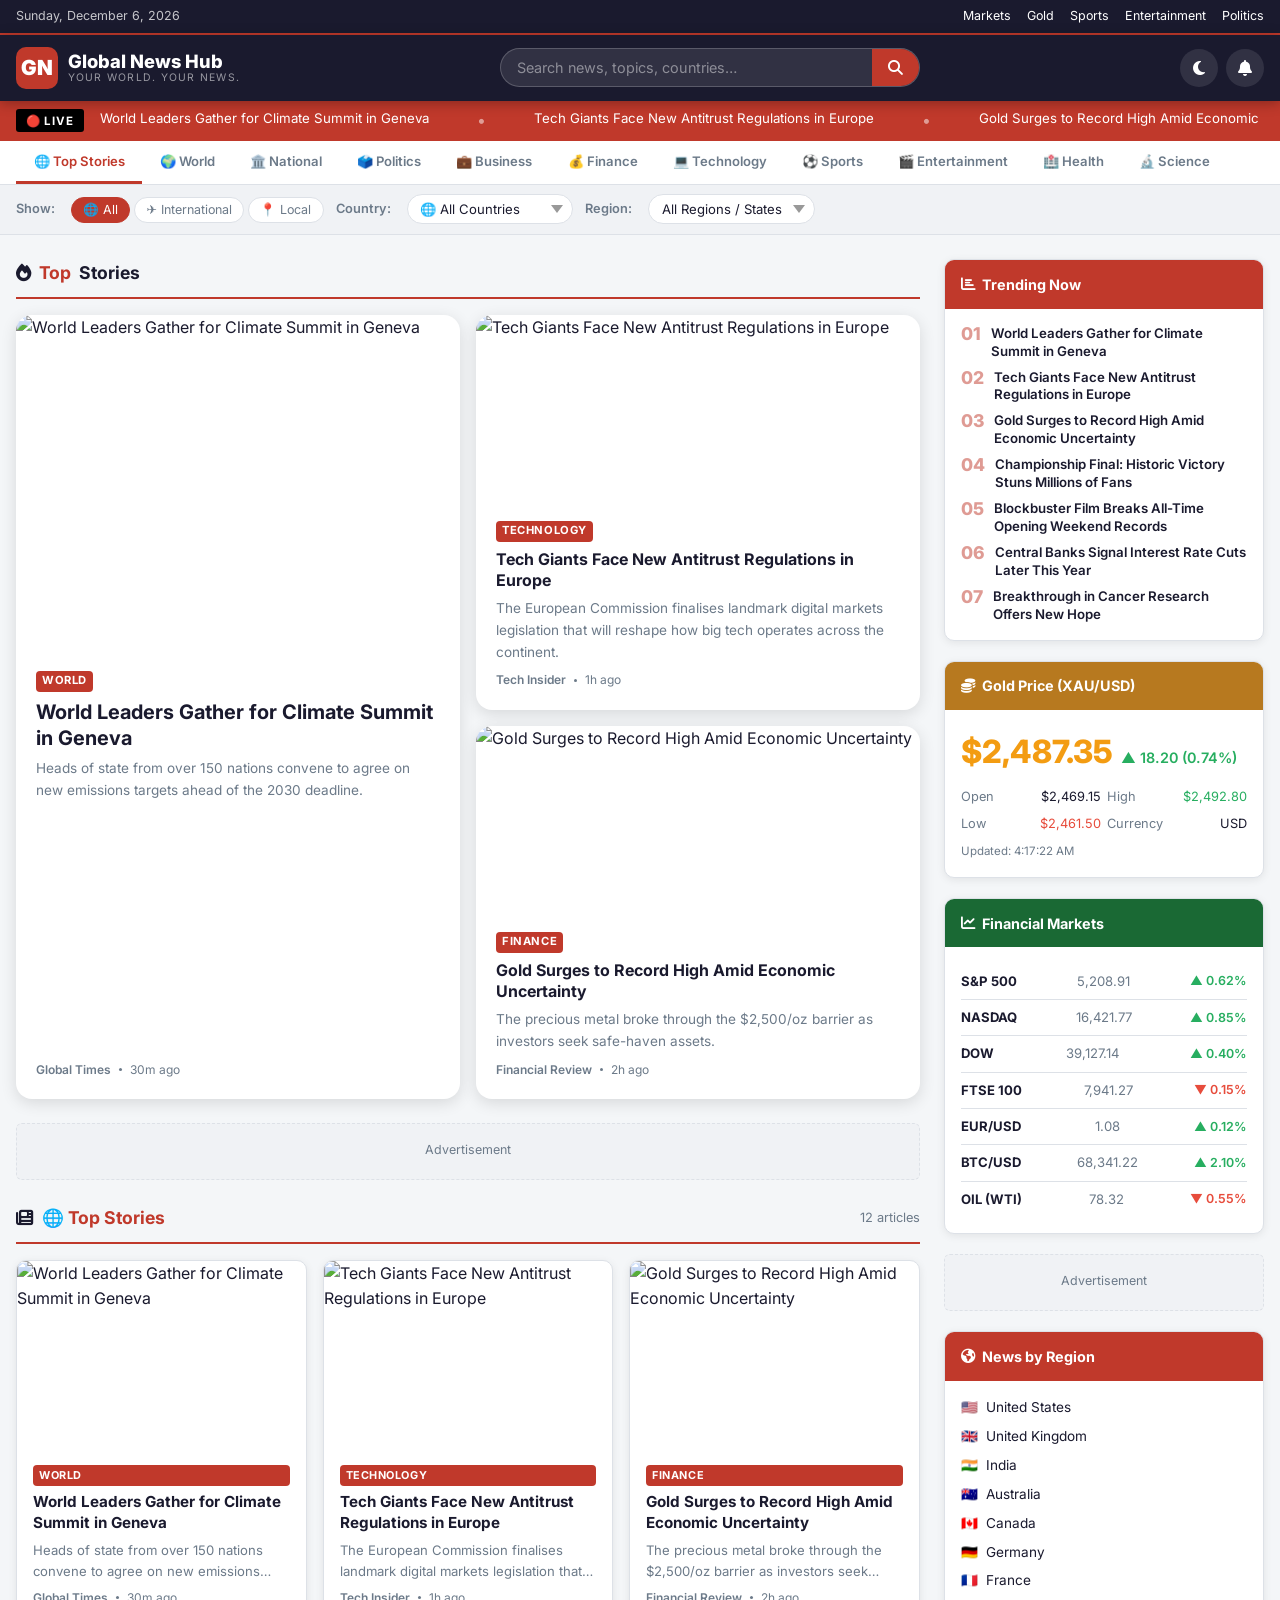
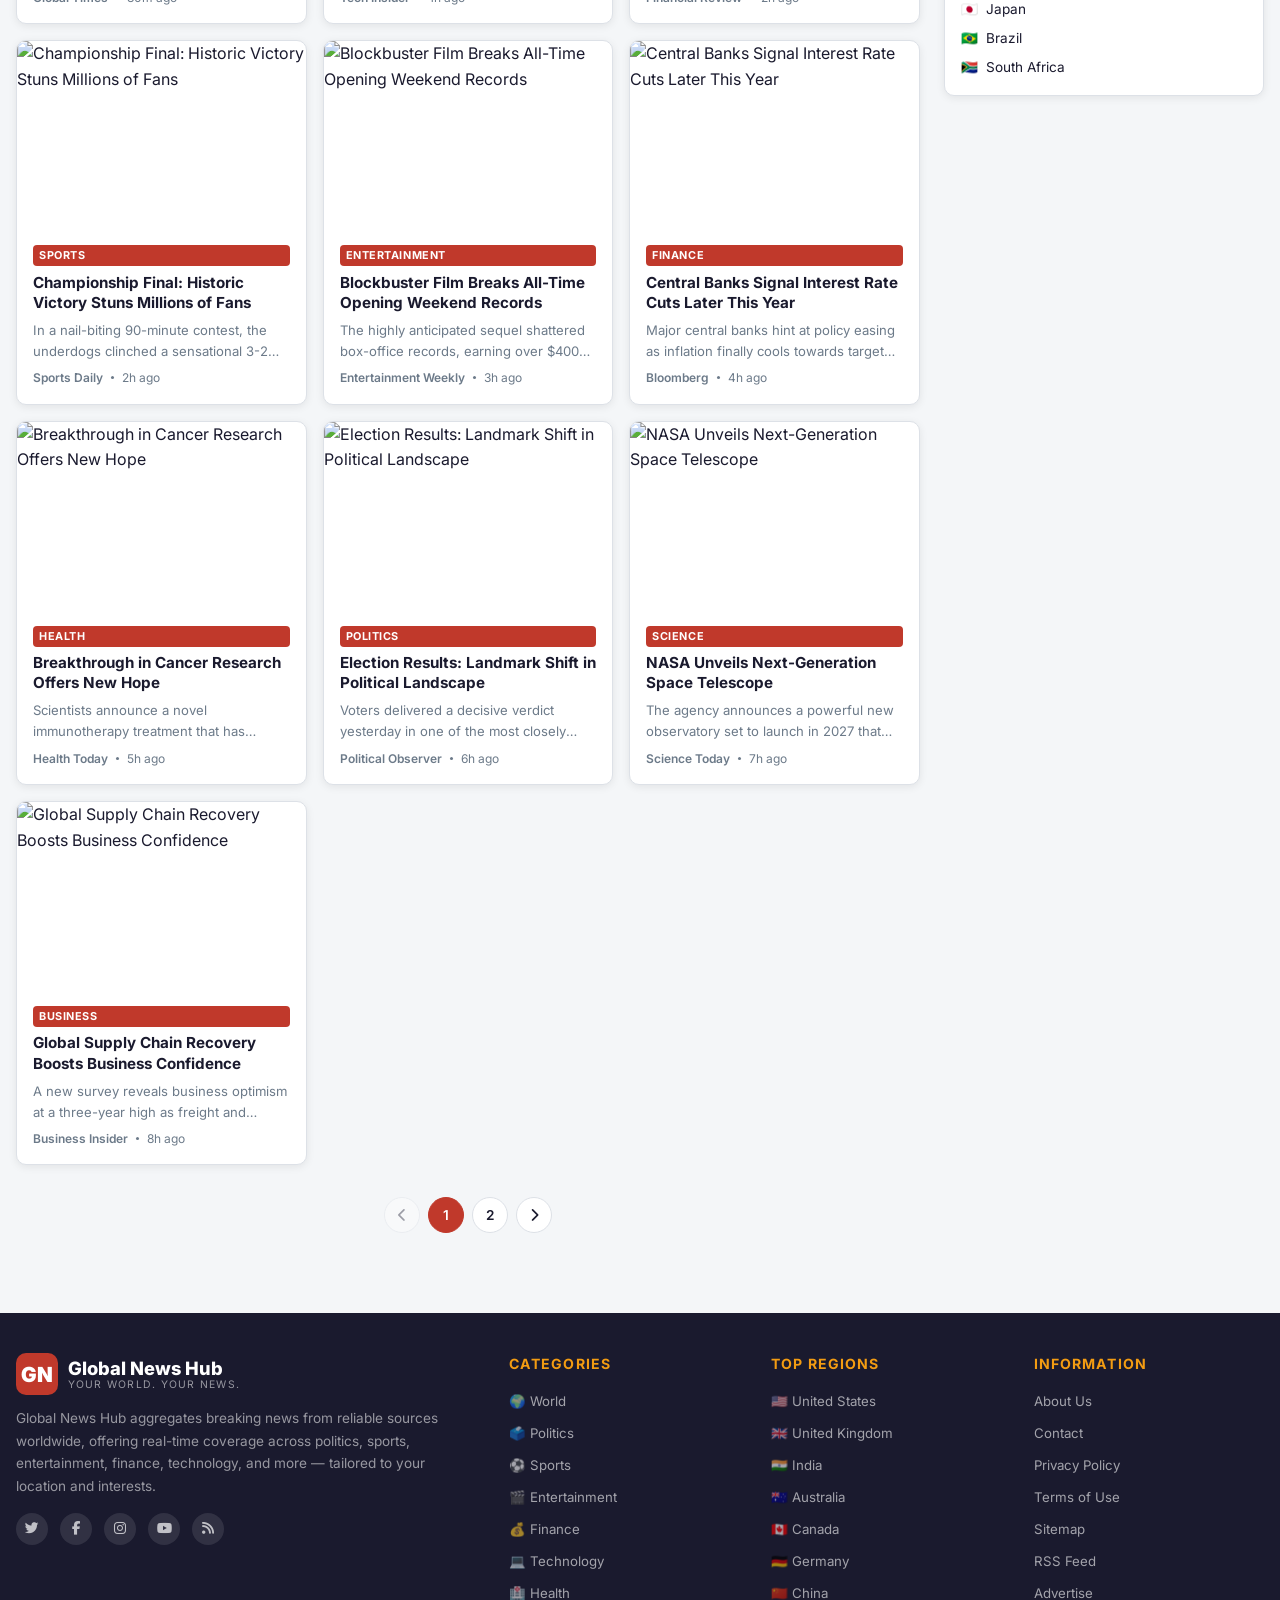
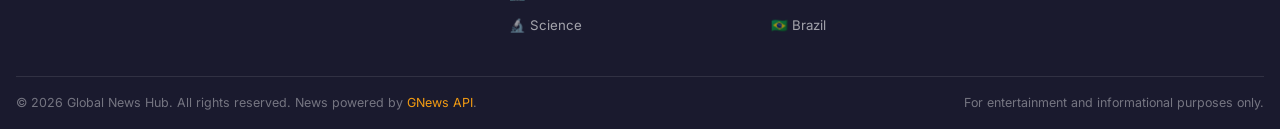
==== index.html @ aa63fcf0 "Add complete Global News Hub website with news aggregation, filters, gold/finance widgets, dark mode" ====
<!DOCTYPE html>
<html lang="en" data-theme="light">
<head>
  <meta charset="UTF-8">
  <meta name="viewport" content="width=device-width, initial-scale=1.0">

  <!-- ── SEO Meta ─────────────────────────────────────────────────────── -->
  <title>Global News Hub — World News, Politics, Sports, Finance & More</title>
  <meta name="description" content="Stay informed with Global News Hub — your one-stop source for breaking world news, top stories, politics, sports, entertainment, gold prices, and financial markets. Filter news by country, region, and category.">
  <meta name="keywords" content="world news, breaking news, top stories, politics, sports, entertainment, finance, gold price, international news, local news, country news">
  <meta name="author" content="Global News Hub">
  <meta name="robots" content="index, follow">
  <link rel="canonical" href="https://global-news-hub.com/">

  <!-- ── Open Graph ───────────────────────────────────────────────────── -->
  <meta property="og:type"        content="website">
  <meta property="og:url"         content="https://global-news-hub.com/">
  <meta property="og:title"       content="Global News Hub — World News, Politics, Sports, Finance">
  <meta property="og:description" content="Breaking news, top stories and financial data from every corner of the globe — filtered by country, region, and category.">
  <meta property="og:image"       content="https://global-news-hub.com/assets/og-image.png">

  <!-- ── Twitter Card ─────────────────────────────────────────────────── -->
  <meta name="twitter:card"        content="summary_large_image">
  <meta name="twitter:title"       content="Global News Hub">
  <meta name="twitter:description" content="Breaking news, top stories and financial data from around the world.">
  <meta name="twitter:image"       content="https://global-news-hub.com/assets/og-image.png">

  <!-- ── Structured Data (JSON-LD) ────────────────────────────────────── -->
  <script type="application/ld+json">
  {
    "@context": "https://schema.org",
    "@type": "NewsMediaOrganization",
    "name": "Global News Hub",
    "url": "https://global-news-hub.com",
    "logo": "https://global-news-hub.com/assets/logo.png",
    "description": "Global News Hub aggregates news from around the world, covering politics, sports, entertainment, finance, and more.",
    "sameAs": [
      "https://twitter.com/globalnewshub",
      "https://facebook.com/globalnewshub"
    ]
  }
  </script>

  <!-- ── Fonts & Icons ────────────────────────────────────────────────── -->
  <link rel="preconnect" href="https://fonts.googleapis.com">
  <link rel="preconnect" href="https://fonts.gstatic.com" crossorigin>
  <link href="https://fonts.googleapis.com/css2?family=Inter:wght@400;500;600;700;800&display=swap" rel="stylesheet">
  <link rel="stylesheet" href="https://cdnjs.cloudflare.com/ajax/libs/font-awesome/6.5.0/css/all.min.css"
        integrity="sha512-Avb2QiuDEEvB4bZJYdft2mNjVShBftLdPG8FJ0V7irTLQ8Uo0qcPxh4Plq7G5tGm0rU+1SPhVotteLpBERwTkw=="
        crossorigin="anonymous" referrerpolicy="no-referrer">

  <!-- ── Stylesheet ───────────────────────────────────────────────────── -->
  <link rel="stylesheet" href="css/style.css">

  <!-- ── Favicon ──────────────────────────────────────────────────────── -->
  <link rel="icon" href="data:image/svg+xml,<svg xmlns='http://www.w3.org/2000/svg' viewBox='0 0 100 100'><text y='.9em' font-size='90'>🌐</text></svg>">
</head>

<body>

<!-- ══════════════════════════════════════════════════════════════════════════
     TOP BAR
══════════════════════════════════════════════════════════════════════════════ -->
<div class="topbar" role="complementary" aria-label="Site information">
  <div class="container">
    <span class="topbar-date" id="currentDate" aria-live="polite"></span>
    <nav class="topbar-links" aria-label="Quick links">
      <a href="#finance-section">Markets</a>
      <a href="#gold-section">Gold</a>
      <a href="#sports-section">Sports</a>
      <a href="#entertainment-section">Entertainment</a>
      <a href="#politics-section">Politics</a>
    </nav>
  </div>
</div>

<!-- ══════════════════════════════════════════════════════════════════════════
     HEADER
══════════════════════════════════════════════════════════════════════════════ -->
<header class="site-header" role="banner">
  <div class="container">
    <div class="header-inner">

      <!-- Logo -->
      <a href="/" class="site-logo" aria-label="Global News Hub — Home">
        <div class="logo-icon" aria-hidden="true">GN</div>
        <div class="logo-text">
          <strong>Global News Hub</strong>
          <span>Your world. Your news.</span>
        </div>
      </a>

      <!-- Search -->
      <div class="search-bar" role="search">
        <label for="searchInput" class="sr-only">Search news</label>
        <input type="search" id="searchInput" placeholder="Search news, topics, countries…" autocomplete="off" aria-label="Search news">
        <button id="searchBtn" aria-label="Submit search"><i class="fas fa-search" aria-hidden="true"></i></button>
      </div>

      <!-- Actions -->
      <div class="nav-actions" aria-label="Site actions">
        <button class="btn-icon" id="darkModeToggle" aria-label="Toggle dark mode" title="Toggle dark/light mode">
          <i class="fas fa-moon" aria-hidden="true"></i>
        </button>
        <button class="btn-icon" aria-label="Notifications" title="Notifications">
          <i class="fas fa-bell" aria-hidden="true"></i>
        </button>
      </div>

    </div>
  </div>
</header>

<!-- ══════════════════════════════════════════════════════════════════════════
     BREAKING NEWS TICKER
══════════════════════════════════════════════════════════════════════════════ -->
<div class="news-ticker" role="marquee" aria-label="Breaking news ticker" aria-live="polite">
  <div class="container">
    <div class="ticker-inner">
      <span class="ticker-label" aria-hidden="true">🔴 LIVE</span>
      <div class="ticker-track">
        <div class="ticker-items" id="tickerItems" aria-label="Latest headlines">
          <span class="ticker-item">Loading latest headlines…</span>
        </div>
      </div>
    </div>
  </div>
</div>

<!-- ══════════════════════════════════════════════════════════════════════════
     CATEGORY NAVIGATION
══════════════════════════════════════════════════════════════════════════════ -->
<nav class="category-nav" aria-label="News categories">
  <div class="container" id="categoryNav" role="tablist" aria-label="Filter news by category">
    <!-- Populated by JS -->
  </div>
</nav>

<!-- ══════════════════════════════════════════════════════════════════════════
     FILTERS BAR
══════════════════════════════════════════════════════════════════════════════ -->
<section class="filters-bar" aria-label="News filters">
  <div class="container filters-inner">

    <!-- Scope chips -->
    <span class="filter-label" id="scopeLabel">Show:</span>
    <div role="group" aria-labelledby="scopeLabel">
      <button class="filter-chip scope-chip active" data-scope="all"           aria-pressed="true">🌐 All</button>
      <button class="filter-chip scope-chip"        data-scope="international" aria-pressed="false">✈️ International</button>
      <button class="filter-chip scope-chip"        data-scope="local"         aria-pressed="false">📍 Local</button>
    </div>

    <!-- Country dropdown -->
    <span class="filter-label" id="countryLabel">Country:</span>
    <label for="countryFilter" class="sr-only">Select country</label>
    <select id="countryFilter" class="filter-select" aria-labelledby="countryLabel" title="Filter by country">
      <!-- Populated by JS -->
    </select>

    <!-- Region / State dropdown -->
    <span class="filter-label" id="regionLabel">Region:</span>
    <label for="regionFilter" class="sr-only">Select region or state</label>
    <select id="regionFilter" class="filter-select" aria-labelledby="regionLabel" title="Filter by region or state">
      <option value="">All Regions / States</option>
    </select>

  </div>
</section>

<!-- ══════════════════════════════════════════════════════════════════════════
     MAIN CONTENT
══════════════════════════════════════════════════════════════════════════════ -->
<main id="main-content" class="main-layout">

  <!-- ── Left / Centre Column ──────────────────────────────────────────── -->
  <div class="content-col">

    <!-- Hero Section -->
    <section class="hero-section" aria-label="Top stories">
      <div class="section-header">
        <h2 class="section-title"><i class="fas fa-fire" aria-hidden="true"></i> <span>Top</span> Stories</h2>
      </div>
      <div class="hero-grid" id="heroGrid" aria-label="Featured articles">
        <!-- Skeleton placeholder -->
        <div class="hero-main">
          <div class="skeleton-card">
            <div class="skeleton skeleton-img" style="height:340px"></div>
            <div class="skeleton-body">
              <div class="skeleton skeleton-line medium"></div>
              <div class="skeleton skeleton-line"></div>
              <div class="skeleton skeleton-line short"></div>
            </div>
          </div>
        </div>
        <div>
          <div class="skeleton-card">
            <div class="skeleton skeleton-img" style="height:190px"></div>
            <div class="skeleton-body">
              <div class="skeleton skeleton-line medium"></div>
              <div class="skeleton skeleton-line short"></div>
            </div>
          </div>
        </div>
        <div>
          <div class="skeleton-card">
            <div class="skeleton skeleton-img" style="height:190px"></div>
            <div class="skeleton-body">
              <div class="skeleton skeleton-line medium"></div>
              <div class="skeleton skeleton-line short"></div>
            </div>
          </div>
        </div>
      </div>
    </section>

    <!-- ── Ad Slot (replace with your AdSense code) ───────────────────── -->
    <div class="ad-slot" role="complementary" aria-label="Advertisement">
      <span>Advertisement</span>
      <span><!-- Replace with Google AdSense <ins> tag --></span>
    </div>

    <!-- News Section -->
    <section id="newsSection" aria-label="News articles" style="margin-top:1.5rem">
      <div class="section-header">
        <h2 class="section-title">
          <i class="fas fa-newspaper" aria-hidden="true"></i>
          <span id="newsSectionTitle">Latest News</span>
        </h2>
        <span id="resultsCount" style="font-size:.8rem;color:var(--clr-text-muted)" aria-live="polite"></span>
      </div>

      <!-- News Grid -->
      <div class="news-grid" id="newsGrid" aria-label="News articles grid">
        <!-- Skeleton placeholders -->
        <div class="skeleton-card"><div class="skeleton skeleton-img"></div><div class="skeleton-body"><div class="skeleton skeleton-line medium"></div><div class="skeleton skeleton-line"></div><div class="skeleton skeleton-line short"></div></div></div>
        <div class="skeleton-card"><div class="skeleton skeleton-img"></div><div class="skeleton-body"><div class="skeleton skeleton-line medium"></div><div class="skeleton skeleton-line"></div><div class="skeleton skeleton-line short"></div></div></div>
        <div class="skeleton-card"><div class="skeleton skeleton-img"></div><div class="skeleton-body"><div class="skeleton skeleton-line medium"></div><div class="skeleton skeleton-line"></div><div class="skeleton skeleton-line short"></div></div></div>
        <div class="skeleton-card"><div class="skeleton skeleton-img"></div><div class="skeleton-body"><div class="skeleton skeleton-line medium"></div><div class="skeleton skeleton-line"></div><div class="skeleton skeleton-line short"></div></div></div>
        <div class="skeleton-card"><div class="skeleton skeleton-img"></div><div class="skeleton-body"><div class="skeleton skeleton-line medium"></div><div class="skeleton skeleton-line"></div><div class="skeleton skeleton-line short"></div></div></div>
        <div class="skeleton-card"><div class="skeleton skeleton-img"></div><div class="skeleton-body"><div class="skeleton skeleton-line medium"></div><div class="skeleton skeleton-line"></div><div class="skeleton skeleton-line short"></div></div></div>
      </div>

      <!-- Pagination -->
      <nav class="pagination" id="pagination" aria-label="News pagination"></nav>
    </section>

  </div><!-- /.content-col -->

  <!-- ── Sidebar ────────────────────────────────────────────────────────── -->
  <aside class="sidebar" aria-label="Widgets">

    <!-- Trending -->
    <div class="widget">
      <div class="widget-header"><i class="fas fa-chart-bar" aria-hidden="true"></i> Trending Now</div>
      <div class="widget-body">
        <div class="trending-list" id="trendingList" aria-label="Trending articles">
          <!-- Populated by JS -->
        </div>
      </div>
    </div>

    <!-- Gold Price -->
    <div class="widget" id="goldSection">
      <div class="widget-header" style="background:#b7791f"><i class="fas fa-coins" aria-hidden="true"></i> Gold Price (XAU/USD)</div>
      <div class="widget-body" id="goldWidget" aria-live="polite" aria-label="Gold price widget">
        <div class="skeleton skeleton-line" style="height:40px;margin-bottom:.5rem"></div>
        <div class="skeleton skeleton-line medium"></div>
        <div class="skeleton skeleton-line short"></div>
      </div>
    </div>

    <!-- Markets -->
    <div class="widget" id="financeSection">
      <div class="widget-header" style="background:#1a6934"><i class="fas fa-chart-line" aria-hidden="true"></i> Financial Markets</div>
      <div class="widget-body" id="marketsWidget" aria-live="polite" aria-label="Financial markets widget">
        <div class="skeleton skeleton-line" style="margin-bottom:.5rem"></div>
        <div class="skeleton skeleton-line" style="margin-bottom:.5rem"></div>
        <div class="skeleton skeleton-line" style="margin-bottom:.5rem"></div>
        <div class="skeleton skeleton-line medium"></div>
      </div>
    </div>

    <!-- Ad Slot (sidebar) -->
    <div class="ad-slot" role="complementary" aria-label="Advertisement">
      <span>Advertisement</span>
    </div>

    <!-- Quick links by region -->
    <div class="widget">
      <div class="widget-header"><i class="fas fa-globe-americas" aria-hidden="true"></i> News by Region</div>
      <div class="widget-body">
        <ul style="display:flex;flex-direction:column;gap:.45rem;font-size:.85rem" aria-label="Regional news links">
          <li><a href="#" onclick="selectRegion('us')" style="display:flex;align-items:center;gap:.5rem;color:var(--clr-text)">🇺🇸 <span>United States</span></a></li>
          <li><a href="#" onclick="selectRegion('gb')" style="display:flex;align-items:center;gap:.5rem;color:var(--clr-text)">🇬🇧 <span>United Kingdom</span></a></li>
          <li><a href="#" onclick="selectRegion('in')" style="display:flex;align-items:center;gap:.5rem;color:var(--clr-text)">🇮🇳 <span>India</span></a></li>
          <li><a href="#" onclick="selectRegion('au')" style="display:flex;align-items:center;gap:.5rem;color:var(--clr-text)">🇦🇺 <span>Australia</span></a></li>
          <li><a href="#" onclick="selectRegion('ca')" style="display:flex;align-items:center;gap:.5rem;color:var(--clr-text)">🇨🇦 <span>Canada</span></a></li>
          <li><a href="#" onclick="selectRegion('de')" style="display:flex;align-items:center;gap:.5rem;color:var(--clr-text)">🇩🇪 <span>Germany</span></a></li>
          <li><a href="#" onclick="selectRegion('fr')" style="display:flex;align-items:center;gap:.5rem;color:var(--clr-text)">🇫🇷 <span>France</span></a></li>
          <li><a href="#" onclick="selectRegion('jp')" style="display:flex;align-items:center;gap:.5rem;color:var(--clr-text)">🇯🇵 <span>Japan</span></a></li>
          <li><a href="#" onclick="selectRegion('br')" style="display:flex;align-items:center;gap:.5rem;color:var(--clr-text)">🇧🇷 <span>Brazil</span></a></li>
          <li><a href="#" onclick="selectRegion('za')" style="display:flex;align-items:center;gap:.5rem;color:var(--clr-text)">🇿🇦 <span>South Africa</span></a></li>
        </ul>
      </div>
    </div>

  </aside><!-- /.sidebar -->

</main><!-- /.main-layout -->

<!-- ══════════════════════════════════════════════════════════════════════════
     FOOTER
══════════════════════════════════════════════════════════════════════════════ -->
<footer class="site-footer" role="contentinfo">
  <div class="container">
    <div class="footer-grid">

      <div class="footer-brand">
        <a href="/" class="site-logo" aria-label="Global News Hub Home">
          <div class="logo-icon" aria-hidden="true">GN</div>
          <div class="logo-text">
            <strong>Global News Hub</strong>
            <span>Your world. Your news.</span>
          </div>
        </a>
        <p>Global News Hub aggregates breaking news from reliable sources worldwide, offering real-time coverage across politics, sports, entertainment, finance, technology, and more — tailored to your location and interests.</p>
        <div class="social-links" style="margin-top:1rem" aria-label="Social media">
          <a href="#" class="social-link" aria-label="Twitter"><i class="fab fa-twitter" aria-hidden="true"></i></a>
          <a href="#" class="social-link" aria-label="Facebook"><i class="fab fa-facebook-f" aria-hidden="true"></i></a>
          <a href="#" class="social-link" aria-label="Instagram"><i class="fab fa-instagram" aria-hidden="true"></i></a>
          <a href="#" class="social-link" aria-label="YouTube"><i class="fab fa-youtube" aria-hidden="true"></i></a>
          <a href="#" class="social-link" aria-label="RSS Feed"><i class="fas fa-rss" aria-hidden="true"></i></a>
        </div>
      </div>

      <nav class="footer-col" aria-label="Categories">
        <h4>Categories</h4>
        <ul>
          <li><a href="#" onclick="selectCategory('world')">🌍 World</a></li>
          <li><a href="#" onclick="selectCategory('politics')">🗳️ Politics</a></li>
          <li><a href="#" onclick="selectCategory('sports')">⚽ Sports</a></li>
          <li><a href="#" onclick="selectCategory('entertainment')">🎬 Entertainment</a></li>
          <li><a href="#" onclick="selectCategory('finance')">💰 Finance</a></li>
          <li><a href="#" onclick="selectCategory('technology')">💻 Technology</a></li>
          <li><a href="#" onclick="selectCategory('health')">🏥 Health</a></li>
          <li><a href="#" onclick="selectCategory('science')">🔬 Science</a></li>
        </ul>
      </nav>

      <nav class="footer-col" aria-label="Top regions">
        <h4>Top Regions</h4>
        <ul>
          <li><a href="#" onclick="selectRegion('us')">🇺🇸 United States</a></li>
          <li><a href="#" onclick="selectRegion('gb')">🇬🇧 United Kingdom</a></li>
          <li><a href="#" onclick="selectRegion('in')">🇮🇳 India</a></li>
          <li><a href="#" onclick="selectRegion('au')">🇦🇺 Australia</a></li>
          <li><a href="#" onclick="selectRegion('ca')">🇨🇦 Canada</a></li>
          <li><a href="#" onclick="selectRegion('de')">🇩🇪 Germany</a></li>
          <li><a href="#" onclick="selectRegion('cn')">🇨🇳 China</a></li>
          <li><a href="#" onclick="selectRegion('br')">🇧🇷 Brazil</a></li>
        </ul>
      </nav>

      <nav class="footer-col" aria-label="Site information">
        <h4>Information</h4>
        <ul>
          <li><a href="/about.html">About Us</a></li>
          <li><a href="/contact.html">Contact</a></li>
          <li><a href="/privacy.html">Privacy Policy</a></li>
          <li><a href="/terms.html">Terms of Use</a></li>
          <li><a href="/sitemap.xml">Sitemap</a></li>
          <li><a href="/rss.xml">RSS Feed</a></li>
          <li><a href="/advertise.html">Advertise</a></li>
        </ul>
      </nav>

    </div>

    <div class="footer-bottom">
      <p>© <span id="copyrightYear"></span> Global News Hub. All rights reserved. News powered by <a href="https://gnews.io" target="_blank" rel="noopener noreferrer" style="color:var(--clr-accent)">GNews API</a>.</p>
      <p>For entertainment and informational purposes only.</p>
    </div>
  </div>
</footer>

<!-- ══════════════════════════════════════════════════════════════════════════
     ARTICLE MODAL
══════════════════════════════════════════════════════════════════════════════ -->
<div id="articleModal" class="modal-overlay" role="dialog" aria-modal="true" aria-label="Article detail">
  <div class="modal" id="modalContent" role="document">
    <!-- Populated by JS -->
  </div>
</div>

<!-- ══════════════════════════════════════════════════════════════════════════
     LOADING OVERLAY
══════════════════════════════════════════════════════════════════════════════ -->
<div id="loadingOverlay" class="loading-overlay" role="status" aria-live="polite" aria-label="Loading news">
  <div class="spinner" aria-hidden="true"></div>
  <p class="loading-text">Loading latest news…</p>
</div>

<!-- ══════════════════════════════════════════════════════════════════════════
     TOAST CONTAINER
══════════════════════════════════════════════════════════════════════════════ -->
<div id="toastContainer" class="toast-container" role="status" aria-live="polite" aria-atomic="true"></div>

<!-- ══════════════════════════════════════════════════════════════════════════
     SCRIPTS
══════════════════════════════════════════════════════════════════════════════ -->
<script src="js/config.js"></script>
<script src="js/api.js"></script>
<script src="js/app.js"></script>
<script>
  // Copyright year
  document.getElementById("copyrightYear").textContent = new Date().getFullYear();

  // Quick-select helpers called from inline onclick attributes
  function selectCategory(catId) {
    document.querySelector(`[data-cat="${catId}"]`)?.click();
    document.querySelector(".category-nav")?.scrollIntoView({ behavior: "smooth" });
    return false;
  }
  function selectRegion(countryCode) {
    const sel = document.getElementById("countryFilter");
    if (sel) {
      sel.value = countryCode;
      sel.dispatchEvent(new Event("change"));
    }
    document.querySelector(".filters-bar")?.scrollIntoView({ behavior: "smooth" });
    return false;
  }

  // Scope chip ARIA pressed state
  document.querySelectorAll(".scope-chip").forEach(chip => {
    chip.addEventListener("click", () => {
      document.querySelectorAll(".scope-chip").forEach(c => c.setAttribute("aria-pressed", "false"));
      chip.setAttribute("aria-pressed", "true");
    });
  });
</script>

</body>
</html>
---- css/style.css ----
/* ═══════════════════════════════════════════════════════════════════════════
   Global News Hub — Main Stylesheet
   ═══════════════════════════════════════════════════════════════════════════ */

/* ── CSS Custom Properties ───────────────────────────────────────────────── */
:root {
  /* brand */
  --clr-primary:       #c0392b;
  --clr-primary-dark:  #922b21;
  --clr-primary-light: #e74c3c;
  --clr-accent:        #f39c12;

  /* neutral – light mode */
  --clr-bg:            #f4f6f8;
  --clr-bg-alt:        #ffffff;
  --clr-surface:       #ffffff;
  --clr-surface-alt:   #f0f2f5;
  --clr-border:        #dde1e7;
  --clr-text:          #1a1a2e;
  --clr-text-muted:    #6c7a89;
  --clr-text-inv:      #ffffff;

  /* nav */
  --nav-bg:            #1a1a2e;
  --nav-text:          #ffffff;

  /* ticker */
  --ticker-bg:         var(--clr-primary);
  --ticker-text:       #ffffff;

  /* finance */
  --clr-up:            #27ae60;
  --clr-down:          #e74c3c;
  --clr-gold:          #f39c12;

  /* layout */
  --max-width:         1280px;
  --radius-sm:         6px;
  --radius-md:         10px;
  --radius-lg:         16px;
  --shadow-sm:         0 2px 8px rgba(0,0,0,.08);
  --shadow-md:         0 4px 16px rgba(0,0,0,.12);
  --shadow-lg:         0 8px 32px rgba(0,0,0,.16);

  /* transition */
  --transition:        .25s ease;
}

/* ── Dark mode ───────────────────────────────────────────────────────────── */
[data-theme="dark"] {
  --clr-bg:          #0f1117;
  --clr-bg-alt:      #1a1d27;
  --clr-surface:     #1e2130;
  --clr-surface-alt: #252840;
  --clr-border:      #2d3147;
  --clr-text:        #e8eaf0;
  --clr-text-muted:  #8892a4;
  --nav-bg:          #0d0f1a;
}

/* ── Reset & Base ────────────────────────────────────────────────────────── */
*, *::before, *::after { box-sizing: border-box; margin: 0; padding: 0; }

html { scroll-behavior: smooth; font-size: 16px; }

body {
  font-family: 'Inter', 'Segoe UI', system-ui, -apple-system, sans-serif;
  background: var(--clr-bg);
  color: var(--clr-text);
  line-height: 1.6;
  transition: background var(--transition), color var(--transition);
}

a { color: inherit; text-decoration: none; }
img { max-width: 100%; display: block; }
button { cursor: pointer; border: none; background: none; font-family: inherit; }
ul, ol { list-style: none; }
input, select { font-family: inherit; }

/* ── Utility ─────────────────────────────────────────────────────────────── */
.container { max-width: var(--max-width); margin: 0 auto; padding: 0 1rem; }
.sr-only { position: absolute; width: 1px; height: 1px; overflow: hidden; clip: rect(0,0,0,0); white-space: nowrap; }
.tag {
  display: inline-block;
  padding: .15em .55em;
  border-radius: 4px;
  font-size: .7rem;
  font-weight: 700;
  letter-spacing: .05em;
  text-transform: uppercase;
}
.badge-live { background: var(--clr-primary); color: #fff; }
.badge-breaking { background: var(--clr-accent); color: #000; }
.up   { color: var(--clr-up); }
.down { color: var(--clr-down); }
.gold-color { color: var(--clr-gold); }

/* ── Top bar ─────────────────────────────────────────────────────────────── */
.topbar {
  background: var(--nav-bg);
  color: var(--nav-text);
  font-size: .78rem;
  padding: .4rem 0;
  border-bottom: 2px solid var(--clr-primary);
}
.topbar .container {
  display: flex;
  justify-content: space-between;
  align-items: center;
  gap: .5rem;
  flex-wrap: wrap;
}
.topbar-date { opacity: .75; }
.topbar-links { display: flex; gap: 1rem; }
.topbar-links a:hover { color: var(--clr-accent); }

/* ── Header / Nav ────────────────────────────────────────────────────────── */
.site-header {
  background: var(--nav-bg);
  color: var(--nav-text);
  position: sticky;
  top: 0;
  z-index: 1000;
  box-shadow: 0 2px 12px rgba(0,0,0,.3);
}
.header-inner {
  display: flex;
  align-items: center;
  justify-content: space-between;
  padding: .75rem 0;
  gap: 1rem;
  flex-wrap: wrap;
}

/* Logo */
.site-logo {
  display: flex;
  align-items: center;
  gap: .6rem;
  text-decoration: none;
  flex-shrink: 0;
}
.logo-icon {
  width: 42px;
  height: 42px;
  background: var(--clr-primary);
  border-radius: 10px;
  display: flex;
  align-items: center;
  justify-content: center;
  font-size: 1.3rem;
  font-weight: 900;
  color: #fff;
}
.logo-text { display: flex; flex-direction: column; line-height: 1.15; }
.logo-text strong { font-size: 1.15rem; font-weight: 800; color: #fff; }
.logo-text span   { font-size: .65rem; text-transform: uppercase; letter-spacing: .12em; color: rgba(255,255,255,.55); }

/* Search bar */
.search-bar {
  display: flex;
  align-items: center;
  background: rgba(255,255,255,.1);
  border: 1px solid rgba(255,255,255,.2);
  border-radius: 50px;
  overflow: hidden;
  flex: 1;
  max-width: 420px;
  transition: border-color var(--transition);
}
.search-bar:focus-within { border-color: var(--clr-primary-light); }
.search-bar input {
  flex: 1;
  padding: .55rem 1rem;
  background: transparent;
  border: none;
  outline: none;
  color: var(--nav-text);
  font-size: .9rem;
}
.search-bar input::placeholder { color: rgba(255,255,255,.45); }
.search-bar button {
  padding: .55rem 1rem;
  background: var(--clr-primary);
  color: #fff;
  font-size: .95rem;
  transition: background var(--transition);
}
.search-bar button:hover { background: var(--clr-primary-light); }

/* Nav actions */
.nav-actions { display: flex; align-items: center; gap: .5rem; }
.btn-icon {
  width: 38px;
  height: 38px;
  border-radius: 50%;
  background: rgba(255,255,255,.1);
  color: #fff;
  display: flex;
  align-items: center;
  justify-content: center;
  font-size: 1rem;
  transition: background var(--transition);
}
.btn-icon:hover { background: var(--clr-primary); }

/* ── Breaking News Ticker ────────────────────────────────────────────────── */
.news-ticker {
  background: var(--ticker-bg);
  color: var(--ticker-text);
  padding: .45rem 0;
  overflow: hidden;
}
.ticker-inner {
  display: flex;
  align-items: center;
  gap: 1rem;
}
.ticker-label {
  flex-shrink: 0;
  background: #000;
  padding: .15rem .6rem;
  border-radius: 3px;
  font-size: .72rem;
  font-weight: 700;
  letter-spacing: .08em;
  text-transform: uppercase;
}
.ticker-track {
  overflow: hidden;
  flex: 1;
}
.ticker-items {
  display: flex;
  gap: 3rem;
  white-space: nowrap;
  animation: ticker-scroll 40s linear infinite;
}
.ticker-items:hover { animation-play-state: paused; }
.ticker-item { font-size: .83rem; }
.ticker-item a { color: inherit; }
.ticker-item a:hover { text-decoration: underline; }
.ticker-sep { opacity: .5; }

@keyframes ticker-scroll {
  0%   { transform: translateX(100%); }
  100% { transform: translateX(-100%); }
}

/* ── Category Nav ────────────────────────────────────────────────────────── */
.category-nav {
  background: var(--clr-surface);
  border-bottom: 1px solid var(--clr-border);
  position: sticky;
  top: 62px;
  z-index: 900;
}
.category-nav .container {
  display: flex;
  overflow-x: auto;
  gap: 0;
  scrollbar-width: none;
}
.category-nav .container::-webkit-scrollbar { display: none; }

.cat-btn {
  flex-shrink: 0;
  padding: .75rem 1.1rem;
  font-size: .82rem;
  font-weight: 600;
  color: var(--clr-text-muted);
  border-bottom: 3px solid transparent;
  white-space: nowrap;
  transition: color var(--transition), border-color var(--transition);
  display: flex;
  align-items: center;
  gap: .4rem;
}
.cat-btn:hover { color: var(--clr-primary); }
.cat-btn.active {
  color: var(--clr-primary);
  border-bottom-color: var(--clr-primary);
}

/* ── Filters Bar ─────────────────────────────────────────────────────────── */
.filters-bar {
  background: var(--clr-surface-alt);
  border-bottom: 1px solid var(--clr-border);
  padding: .6rem 0;
}
.filters-inner {
  display: flex;
  align-items: center;
  gap: .75rem;
  flex-wrap: wrap;
}
.filter-label { font-size: .8rem; font-weight: 600; color: var(--clr-text-muted); margin-right: .25rem; }
.filter-select {
  padding: .38rem .8rem;
  border: 1px solid var(--clr-border);
  border-radius: 50px;
  background: var(--clr-surface);
  color: var(--clr-text);
  font-size: .82rem;
  outline: none;
  cursor: pointer;
  transition: border-color var(--transition);
  appearance: none;
  background-image: url("data:image/svg+xml,%3Csvg xmlns='http://www.w3.org/2000/svg' width='12' height='8' viewBox='0 0 12 8'%3E%3Cpath fill='%23999' d='M6 8L0 0h12z'/%3E%3C/svg%3E");
  background-repeat: no-repeat;
  background-position: right .6rem center;
  padding-right: 2rem;
}
.filter-select:focus { border-color: var(--clr-primary); }

.btn-filter-toggle {
  padding: .38rem 1rem;
  background: var(--clr-primary);
  color: #fff;
  border-radius: 50px;
  font-size: .82rem;
  font-weight: 600;
  transition: background var(--transition);
  display: flex;
  align-items: center;
  gap: .35rem;
}
.btn-filter-toggle:hover { background: var(--clr-primary-dark); }

.filter-chip {
  display: inline-flex;
  align-items: center;
  gap: .35rem;
  padding: .28rem .7rem;
  border: 1px solid var(--clr-border);
  border-radius: 50px;
  font-size: .78rem;
  background: var(--clr-surface);
  color: var(--clr-text-muted);
  cursor: pointer;
  transition: all var(--transition);
}
.filter-chip.active,
.filter-chip:hover {
  background: var(--clr-primary);
  border-color: var(--clr-primary);
  color: #fff;
}

/* ── Main Layout ─────────────────────────────────────────────────────────── */
.main-layout {
  max-width: var(--max-width);
  margin: 1.5rem auto;
  padding: 0 1rem;
  display: grid;
  grid-template-columns: 1fr 320px;
  gap: 1.5rem;
  align-items: start;
}
@media (max-width: 900px) {
  .main-layout { grid-template-columns: 1fr; }
}

/* ── Hero Section ────────────────────────────────────────────────────────── */
.hero-section { margin-bottom: 1.5rem; }
.hero-grid {
  display: grid;
  grid-template-columns: 1fr 1fr;
  grid-template-rows: auto auto;
  gap: 1rem;
}
@media (max-width: 640px) {
  .hero-grid { grid-template-columns: 1fr; }
}

.hero-main {
  grid-column: 1 / 2;
  grid-row: 1 / 3;
}
@media (max-width: 640px) {
  .hero-main { grid-column: 1; grid-row: auto; }
}

.hero-card {
  position: relative;
  border-radius: var(--radius-lg);
  overflow: hidden;
  background: var(--clr-surface);
  box-shadow: var(--shadow-md);
  height: 100%;
  display: flex;
  flex-direction: column;
  cursor: pointer;
  transition: box-shadow var(--transition), transform var(--transition);
}
.hero-card:hover { box-shadow: var(--shadow-lg); transform: translateY(-2px); }

.hero-card img {
  width: 100%;
  height: 340px;
  object-fit: cover;
}
.hero-card-small img { height: 190px; }

.hero-card-body {
  padding: 1rem 1.25rem 1.25rem;
  flex: 1;
  display: flex;
  flex-direction: column;
  gap: .45rem;
}
.hero-card-body .tag { align-self: flex-start; }
.hero-card-body h2 {
  font-size: 1.25rem;
  font-weight: 700;
  line-height: 1.3;
}
.hero-card-small .hero-card-body h2 { font-size: 1rem; }
.hero-card-body p {
  font-size: .85rem;
  color: var(--clr-text-muted);
  -webkit-line-clamp: 3;
  display: -webkit-box;
  -webkit-box-orient: vertical;
  overflow: hidden;
}
.card-meta {
  display: flex;
  align-items: center;
  gap: .5rem;
  font-size: .75rem;
  color: var(--clr-text-muted);
  margin-top: auto;
}
.card-meta .dot { width: 3px; height: 3px; border-radius: 50%; background: currentColor; }
.source-name { font-weight: 600; }

/* Image placeholder */
.img-placeholder {
  width: 100%;
  background: linear-gradient(135deg, var(--clr-primary) 0%, var(--clr-primary-dark) 100%);
  display: flex;
  align-items: center;
  justify-content: center;
  color: rgba(255,255,255,.4);
  font-size: 3rem;
}

/* ── Section Headers ─────────────────────────────────────────────────────── */
.section-header {
  display: flex;
  align-items: center;
  justify-content: space-between;
  margin-bottom: 1rem;
  padding-bottom: .6rem;
  border-bottom: 2px solid var(--clr-primary);
}
.section-title {
  font-size: 1.1rem;
  font-weight: 700;
  display: flex;
  align-items: center;
  gap: .5rem;
}
.section-title span { color: var(--clr-primary); }
.btn-view-more {
  font-size: .8rem;
  color: var(--clr-primary);
  font-weight: 600;
  display: flex;
  align-items: center;
  gap: .3rem;
}
.btn-view-more:hover { text-decoration: underline; }

/* ── News Grid ───────────────────────────────────────────────────────────── */
.news-grid {
  display: grid;
  grid-template-columns: repeat(auto-fill, minmax(280px, 1fr));
  gap: 1rem;
}

.news-card {
  background: var(--clr-surface);
  border-radius: var(--radius-md);
  overflow: hidden;
  box-shadow: var(--shadow-sm);
  display: flex;
  flex-direction: column;
  cursor: pointer;
  transition: box-shadow var(--transition), transform var(--transition);
  border: 1px solid var(--clr-border);
}
.news-card:hover { box-shadow: var(--shadow-md); transform: translateY(-2px); }

.news-card-img {
  position: relative;
  overflow: hidden;
}
.news-card-img img {
  width: 100%;
  height: 190px;
  object-fit: cover;
  transition: transform .4s ease;
}
.news-card:hover .news-card-img img { transform: scale(1.04); }
.news-card-img .img-placeholder { height: 190px; font-size: 2rem; }

.news-card-body {
  padding: .9rem 1rem 1rem;
  flex: 1;
  display: flex;
  flex-direction: column;
  gap: .4rem;
}
.news-card-body h3 {
  font-size: .95rem;
  font-weight: 700;
  line-height: 1.35;
  -webkit-line-clamp: 3;
  display: -webkit-box;
  -webkit-box-orient: vertical;
  overflow: hidden;
}
.news-card-body p {
  font-size: .82rem;
  color: var(--clr-text-muted);
  -webkit-line-clamp: 2;
  display: -webkit-box;
  -webkit-box-orient: vertical;
  overflow: hidden;
}

/* ── News List (alternate layout) ───────────────────────────────────────── */
.news-list { display: flex; flex-direction: column; gap: .75rem; }
.news-list-item {
  display: flex;
  gap: .85rem;
  background: var(--clr-surface);
  border-radius: var(--radius-sm);
  overflow: hidden;
  box-shadow: var(--shadow-sm);
  border: 1px solid var(--clr-border);
  cursor: pointer;
  transition: box-shadow var(--transition);
}
.news-list-item:hover { box-shadow: var(--shadow-md); }
.news-list-item img {
  width: 110px;
  height: 85px;
  object-fit: cover;
  flex-shrink: 0;
}
.news-list-item .img-placeholder { width: 110px; height: 85px; font-size: 1.2rem; flex-shrink: 0; }
.news-list-body {
  padding: .6rem .75rem .6rem 0;
  flex: 1;
  display: flex;
  flex-direction: column;
  gap: .25rem;
  justify-content: center;
}
.news-list-body h4 {
  font-size: .88rem;
  font-weight: 700;
  line-height: 1.3;
  -webkit-line-clamp: 2;
  display: -webkit-box;
  -webkit-box-orient: vertical;
  overflow: hidden;
}

/* ── Sidebar ─────────────────────────────────────────────────────────────── */
.sidebar { display: flex; flex-direction: column; gap: 1.25rem; }

.widget {
  background: var(--clr-surface);
  border-radius: var(--radius-md);
  overflow: hidden;
  box-shadow: var(--shadow-sm);
  border: 1px solid var(--clr-border);
}
.widget-header {
  padding: .8rem 1rem;
  background: var(--clr-primary);
  color: #fff;
  font-size: .9rem;
  font-weight: 700;
  display: flex;
  align-items: center;
  gap: .45rem;
}
.widget-body { padding: 1rem; }

/* Gold widget */
.gold-price-main {
  display: flex;
  align-items: baseline;
  gap: .5rem;
  margin-bottom: .6rem;
}
.gold-price-value {
  font-size: 2rem;
  font-weight: 800;
  color: var(--clr-gold);
}
.gold-price-change { font-size: .9rem; font-weight: 600; }
.gold-details {
  display: grid;
  grid-template-columns: 1fr 1fr;
  gap: .4rem;
  font-size: .8rem;
}
.gold-detail-row { display: flex; justify-content: space-between; }
.gold-detail-row span:first-child { color: var(--clr-text-muted); }
.gold-updated { font-size: .72rem; color: var(--clr-text-muted); margin-top: .5rem; }

/* Markets widget */
.market-row {
  display: flex;
  justify-content: space-between;
  align-items: center;
  padding: .45rem 0;
  border-bottom: 1px solid var(--clr-border);
  font-size: .82rem;
}
.market-row:last-child { border-bottom: none; }
.market-symbol { font-weight: 700; }
.market-price  { color: var(--clr-text-muted); }
.market-change { font-weight: 600; font-size: .78rem; }

/* Trending widget */
.trending-list { display: flex; flex-direction: column; gap: .5rem; }
.trending-item {
  display: flex;
  align-items: flex-start;
  gap: .6rem;
  cursor: pointer;
}
.trending-num {
  font-size: 1.1rem;
  font-weight: 800;
  color: var(--clr-primary);
  opacity: .5;
  line-height: 1;
  flex-shrink: 0;
  min-width: 1.2rem;
}
.trending-title {
  font-size: .83rem;
  font-weight: 600;
  line-height: 1.35;
  -webkit-line-clamp: 2;
  display: -webkit-box;
  -webkit-box-orient: vertical;
  overflow: hidden;
}
.trending-item:hover .trending-title { color: var(--clr-primary); }

/* ── Loading State ───────────────────────────────────────────────────────── */
.loading-overlay {
  display: none;
  position: fixed;
  inset: 0;
  background: rgba(0,0,0,.45);
  z-index: 9999;
  align-items: center;
  justify-content: center;
  flex-direction: column;
  gap: 1rem;
}
.loading-overlay.visible { display: flex; }
.spinner {
  width: 50px;
  height: 50px;
  border: 4px solid rgba(255,255,255,.2);
  border-top-color: var(--clr-primary);
  border-radius: 50%;
  animation: spin .8s linear infinite;
}
@keyframes spin { to { transform: rotate(360deg); } }
.loading-text { color: #fff; font-size: .95rem; font-weight: 600; }

/* Skeleton */
.skeleton {
  background: linear-gradient(90deg, var(--clr-surface-alt) 25%, var(--clr-border) 50%, var(--clr-surface-alt) 75%);
  background-size: 200% 100%;
  animation: shimmer 1.4s infinite;
  border-radius: 4px;
}
@keyframes shimmer {
  0%   { background-position: 200% 0; }
  100% { background-position: -200% 0; }
}
.skeleton-card {
  background: var(--clr-surface);
  border: 1px solid var(--clr-border);
  border-radius: var(--radius-md);
  overflow: hidden;
}
.skeleton-img  { height: 190px; }
.skeleton-body { padding: .9rem 1rem; display: flex; flex-direction: column; gap: .5rem; }
.skeleton-line { height: 14px; }
.skeleton-line.short { width: 60%; }
.skeleton-line.medium { width: 80%; }

/* ── Toast notifications ─────────────────────────────────────────────────── */
.toast-container {
  position: fixed;
  bottom: 1.5rem;
  right: 1.5rem;
  z-index: 9998;
  display: flex;
  flex-direction: column;
  gap: .5rem;
}
.toast {
  background: var(--clr-surface);
  border: 1px solid var(--clr-border);
  border-left: 4px solid var(--clr-primary);
  border-radius: var(--radius-sm);
  padding: .8rem 1.1rem;
  font-size: .85rem;
  box-shadow: var(--shadow-md);
  animation: slide-in .3s ease;
  max-width: 300px;
}
.toast.success { border-left-color: var(--clr-up); }
.toast.error   { border-left-color: var(--clr-down); }
@keyframes slide-in { from { transform: translateX(120%); opacity: 0; } }

/* ── Modal / Article overlay ─────────────────────────────────────────────── */
.modal-overlay {
  display: none;
  position: fixed;
  inset: 0;
  background: rgba(0,0,0,.6);
  z-index: 8000;
  align-items: center;
  justify-content: center;
  padding: 1rem;
}
.modal-overlay.visible { display: flex; }
.modal {
  background: var(--clr-surface);
  border-radius: var(--radius-lg);
  max-width: 700px;
  width: 100%;
  max-height: 90vh;
  overflow-y: auto;
  box-shadow: var(--shadow-lg);
  animation: modal-in .25s ease;
}
@keyframes modal-in { from { transform: scale(.95); opacity: 0; } }
.modal-header {
  padding: 1.25rem 1.5rem .75rem;
  border-bottom: 1px solid var(--clr-border);
  display: flex;
  gap: 1rem;
  justify-content: space-between;
}
.modal-header h2 { font-size: 1.2rem; line-height: 1.35; }
.modal-close { font-size: 1.3rem; color: var(--clr-text-muted); flex-shrink: 0; line-height: 1; margin-top: .1rem; }
.modal-close:hover { color: var(--clr-primary); }
.modal-img { width: 100%; height: 260px; object-fit: cover; }
.modal-body { padding: 1.25rem 1.5rem 1.5rem; }
.modal-body p { font-size: .92rem; line-height: 1.7; color: var(--clr-text-muted); margin-bottom: .75rem; }
.btn-read-full {
  display: inline-flex;
  align-items: center;
  gap: .4rem;
  padding: .6rem 1.2rem;
  background: var(--clr-primary);
  color: #fff;
  border-radius: 50px;
  font-size: .88rem;
  font-weight: 600;
  transition: background var(--transition);
}
.btn-read-full:hover { background: var(--clr-primary-dark); }

/* ── Pagination ──────────────────────────────────────────────────────────── */
.pagination {
  display: flex;
  align-items: center;
  justify-content: center;
  gap: .5rem;
  padding: 2rem 0;
}
.page-btn {
  width: 36px;
  height: 36px;
  border-radius: 50%;
  display: flex;
  align-items: center;
  justify-content: center;
  font-size: .85rem;
  font-weight: 600;
  border: 1px solid var(--clr-border);
  background: var(--clr-surface);
  color: var(--clr-text);
  transition: all var(--transition);
}
.page-btn:hover, .page-btn.active {
  background: var(--clr-primary);
  border-color: var(--clr-primary);
  color: #fff;
}
.page-btn:disabled { opacity: .4; pointer-events: none; }

/* ── Empty State ─────────────────────────────────────────────────────────── */
.empty-state {
  text-align: center;
  padding: 3rem 1rem;
  color: var(--clr-text-muted);
}
.empty-state i { font-size: 3rem; margin-bottom: 1rem; opacity: .4; }
.empty-state h3 { font-size: 1.1rem; margin-bottom: .4rem; }

/* ── Footer ──────────────────────────────────────────────────────────────── */
.site-footer {
  background: var(--nav-bg);
  color: var(--nav-text);
  margin-top: 3rem;
  padding: 2.5rem 0 1rem;
}
.footer-grid {
  display: grid;
  grid-template-columns: 2fr 1fr 1fr 1fr;
  gap: 2rem;
  padding-bottom: 2rem;
  border-bottom: 1px solid rgba(255,255,255,.1);
}
@media (max-width: 768px) {
  .footer-grid { grid-template-columns: 1fr 1fr; }
}
@media (max-width: 480px) {
  .footer-grid { grid-template-columns: 1fr; }
}

.footer-brand p { font-size: .85rem; color: rgba(255,255,255,.55); margin-top: .75rem; line-height: 1.65; }
.footer-col h4 { font-size: .88rem; font-weight: 700; margin-bottom: .75rem; text-transform: uppercase; letter-spacing: .08em; color: var(--clr-accent); }
.footer-col ul li { margin-bottom: .4rem; }
.footer-col ul li a { font-size: .83rem; color: rgba(255,255,255,.6); transition: color var(--transition); }
.footer-col ul li a:hover { color: var(--clr-accent); }

.footer-bottom {
  padding-top: 1rem;
  display: flex;
  justify-content: space-between;
  align-items: center;
  gap: 1rem;
  flex-wrap: wrap;
  font-size: .78rem;
  color: rgba(255,255,255,.4);
}
.social-links { display: flex; gap: .75rem; }
.social-link {
  width: 32px;
  height: 32px;
  border-radius: 50%;
  background: rgba(255,255,255,.1);
  display: flex;
  align-items: center;
  justify-content: center;
  font-size: .85rem;
  color: rgba(255,255,255,.7);
  transition: background var(--transition), color var(--transition);
}
.social-link:hover { background: var(--clr-primary); color: #fff; }

/* ── Responsive tweaks ───────────────────────────────────────────────────── */
@media (max-width: 640px) {
  .hero-card img { height: 220px; }
  .header-inner   { flex-wrap: wrap; }
  .search-bar     { max-width: 100%; width: 100%; order: 3; }
  .filters-inner  { flex-wrap: wrap; }
  .topbar-links   { display: none; }
}

/* ── AdSense placeholder ─────────────────────────────────────────────────── */
.ad-slot {
  background: var(--clr-surface-alt);
  border: 1px dashed var(--clr-border);
  border-radius: var(--radius-sm);
  padding: 1rem;
  text-align: center;
  color: var(--clr-text-muted);
  font-size: .78rem;
}
.ad-slot span { display: block; margin-bottom: .2rem; }

/* ── Scrollbar ───────────────────────────────────────────────────────────── */
::-webkit-scrollbar { width: 8px; height: 8px; }
::-webkit-scrollbar-track { background: var(--clr-bg); }
::-webkit-scrollbar-thumb { background: var(--clr-border); border-radius: 4px; }
::-webkit-scrollbar-thumb:hover { background: var(--clr-primary); }
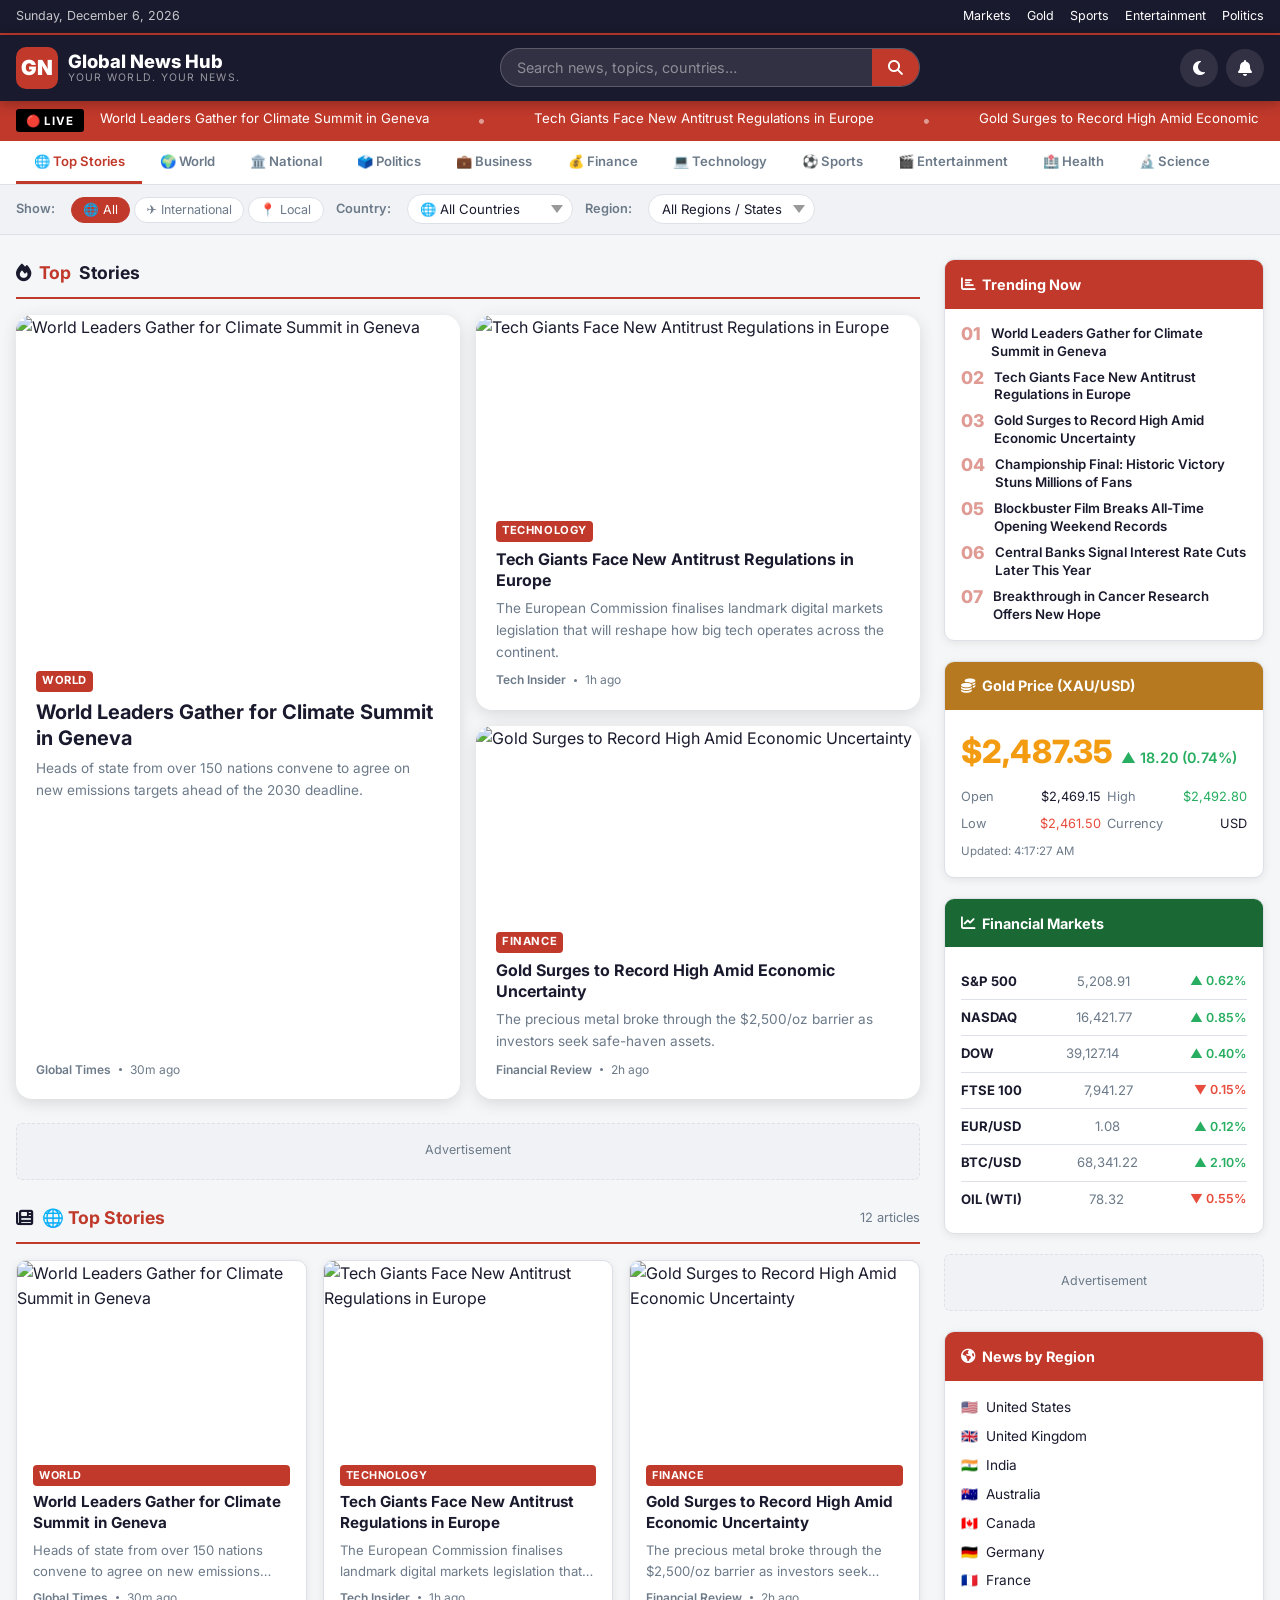
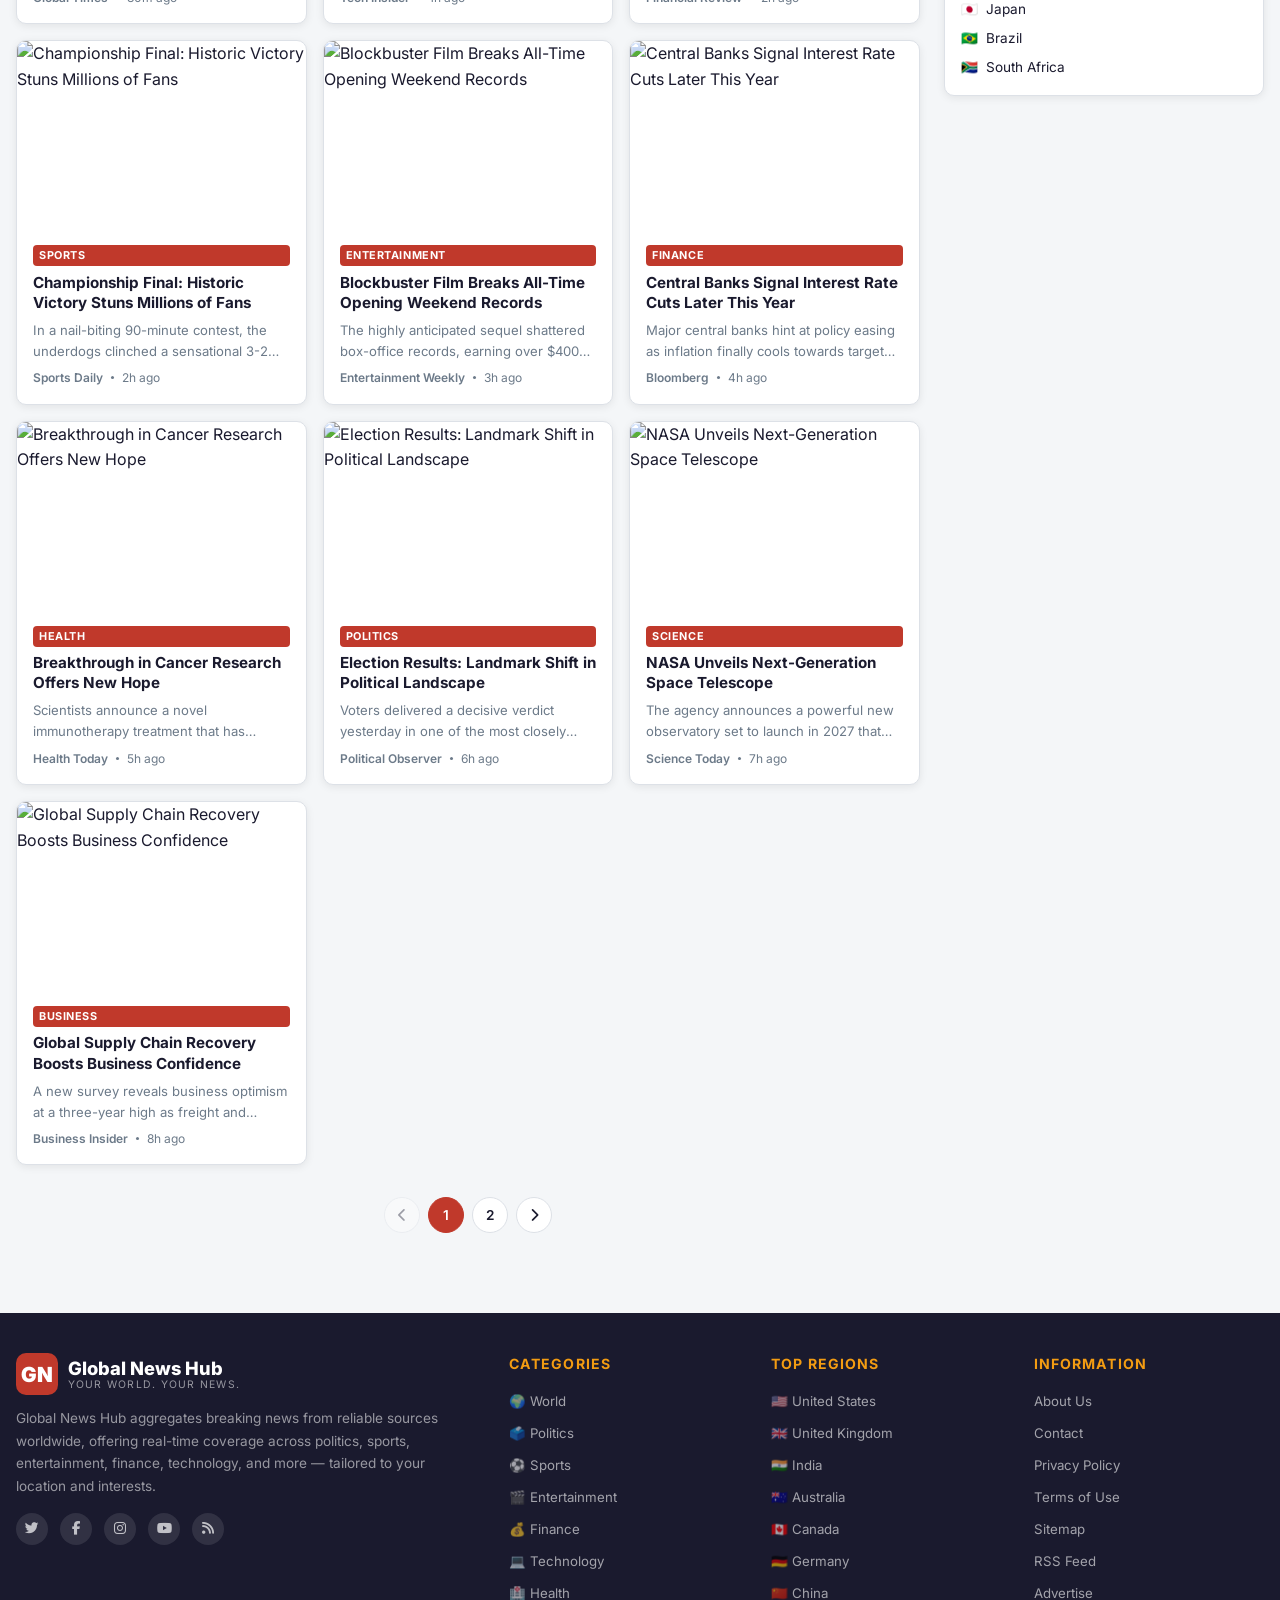
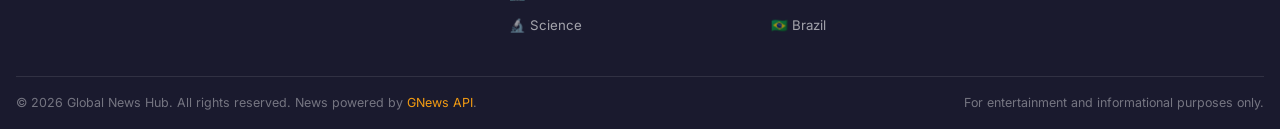
==== commit dfb65654: "Add stub pages (about, contact, privacy, terms, advertise, rss) and fix footer links to relative pat" ====
--- a/index.html
+++ b/index.html
@@ -364,13 +364,13 @@
       <nav class="footer-col" aria-label="Site information">
         <h4>Information</h4>
         <ul>
-          <li><a href="/about.html">About Us</a></li>
-          <li><a href="/contact.html">Contact</a></li>
-          <li><a href="/privacy.html">Privacy Policy</a></li>
-          <li><a href="/terms.html">Terms of Use</a></li>
-          <li><a href="/sitemap.xml">Sitemap</a></li>
-          <li><a href="/rss.xml">RSS Feed</a></li>
-          <li><a href="/advertise.html">Advertise</a></li>
+          <li><a href="about.html">About Us</a></li>
+          <li><a href="contact.html">Contact</a></li>
+          <li><a href="privacy.html">Privacy Policy</a></li>
+          <li><a href="terms.html">Terms of Use</a></li>
+          <li><a href="sitemap.xml">Sitemap</a></li>
+          <li><a href="rss.xml">RSS Feed</a></li>
+          <li><a href="advertise.html">Advertise</a></li>
         </ul>
       </nav>
 
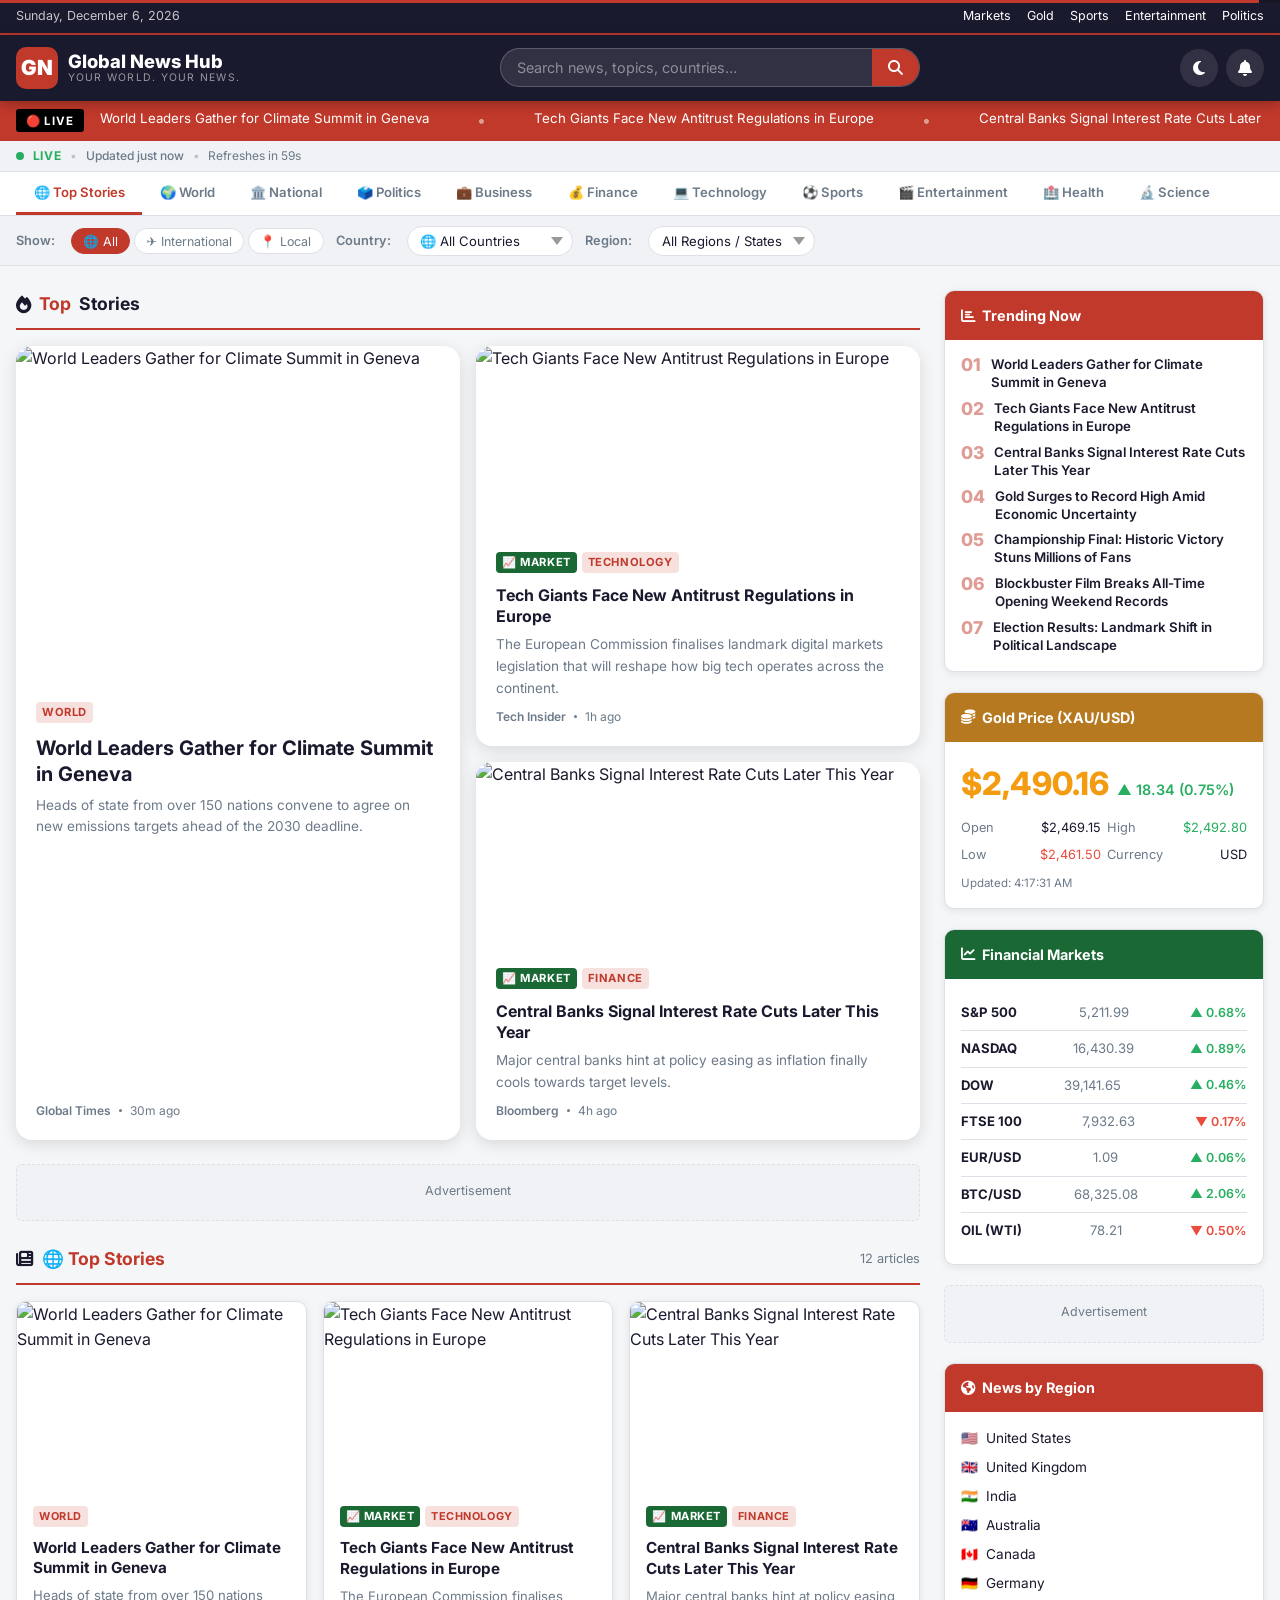
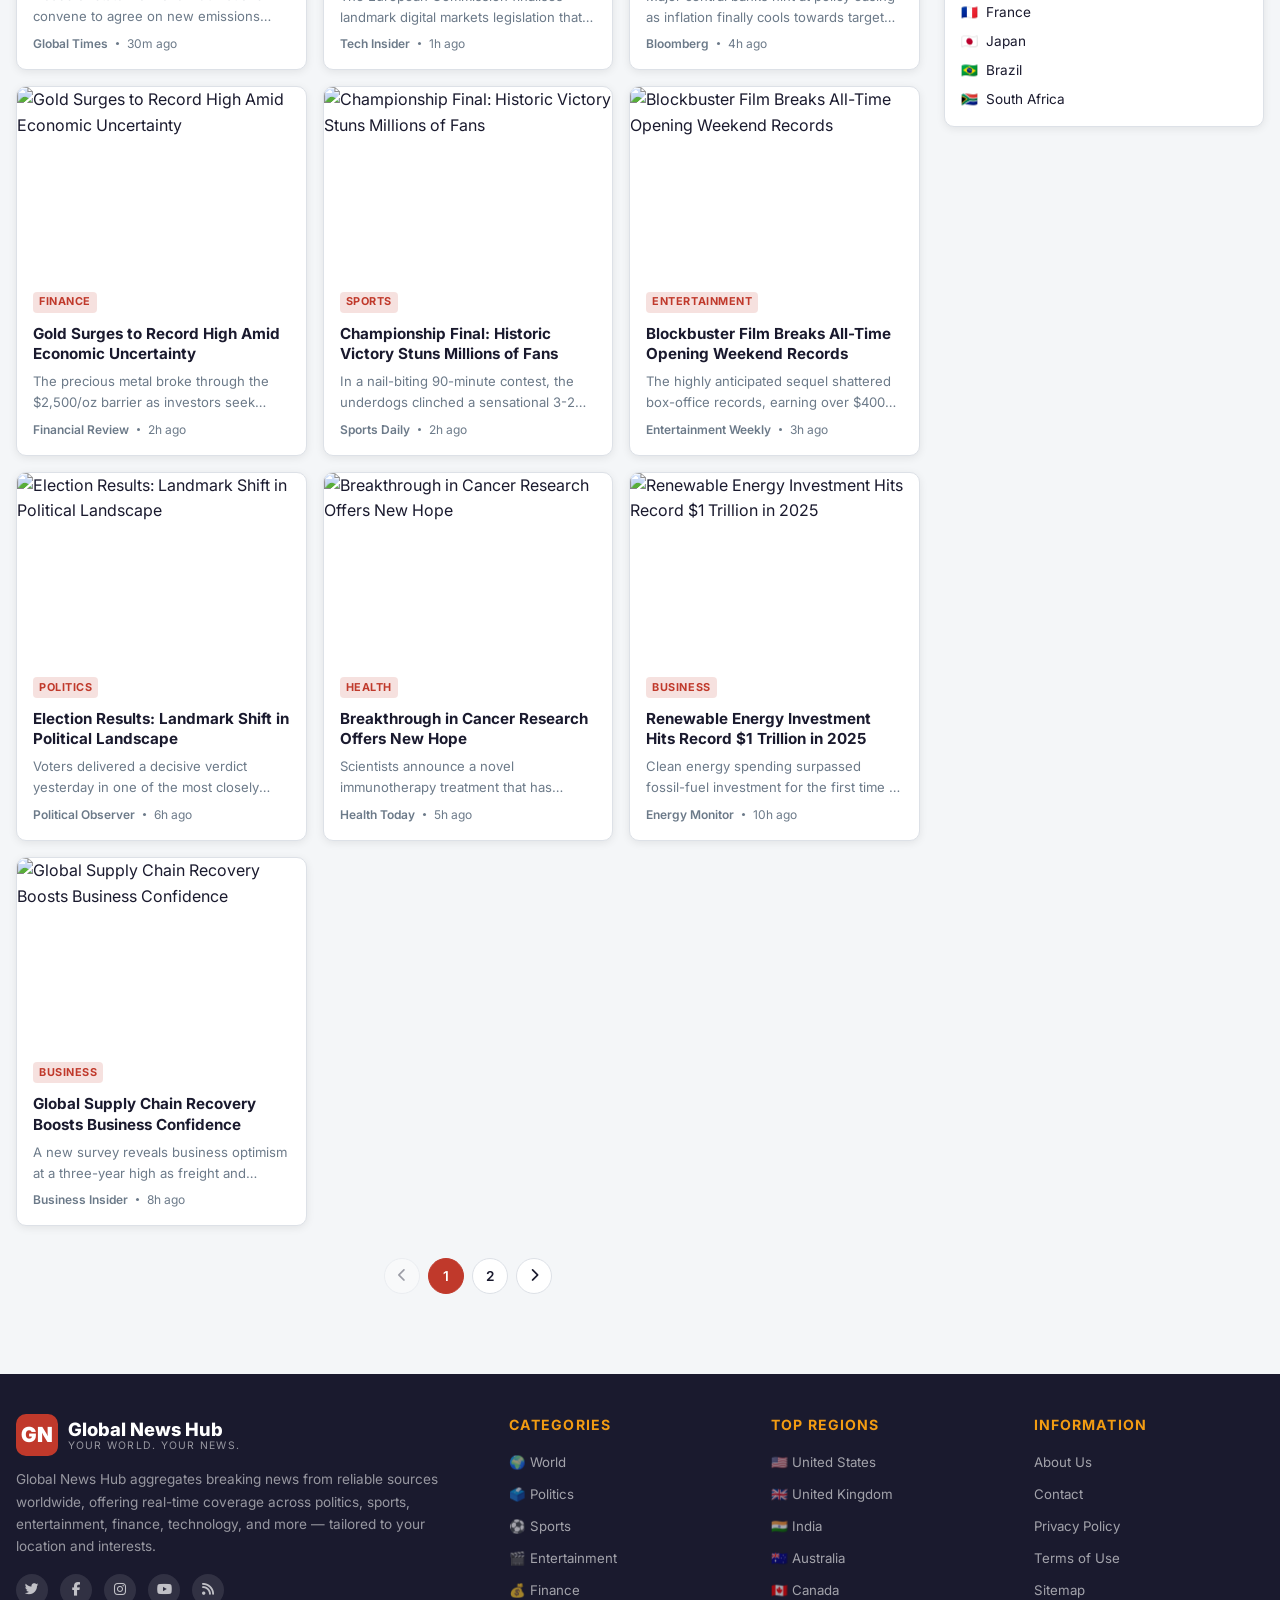
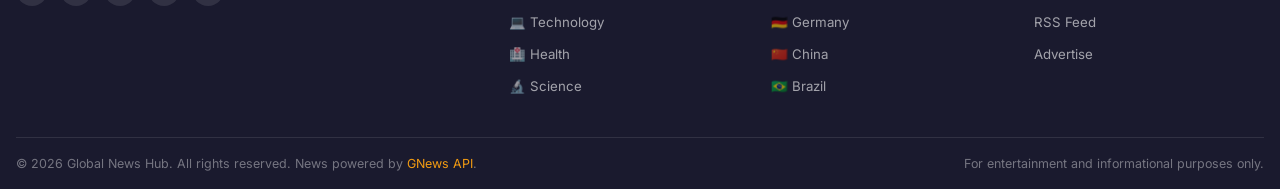
==== commit 10fa6d16: "Make news feed dynamic: auto-refresh every 60s, relevance scoring engine, live market updates Co-aut" ====
--- a/index.html
+++ b/index.html
@@ -56,6 +56,13 @@
   <link rel="icon" href="data:image/svg+xml,<svg xmlns='http://www.w3.org/2000/svg' viewBox='0 0 100 100'><text y='.9em' font-size='90'>🌐</text></svg>">
 </head>
 
+<!-- ══════════════════════════════════════════════════════════════════════════
+     REFRESH PROGRESS BAR (fixed, top of viewport)
+══════════════════════════════════════════════════════════════════════════════ -->
+<div class="refresh-progress-bar" role="presentation" aria-hidden="true">
+  <div class="refresh-progress-fill" id="refreshFill"></div>
+</div>
+
 <body>
 
 <!-- ══════════════════════════════════════════════════════════════════════════
@@ -123,6 +130,22 @@
           <span class="ticker-item">Loading latest headlines…</span>
         </div>
       </div>
+    </div>
+  </div>
+</div>
+
+<!-- ══════════════════════════════════════════════════════════════════════════
+     LIVE STATUS BAR
+══════════════════════════════════════════════════════════════════════════════ -->
+<div class="live-status-bar" aria-live="polite" aria-label="Live update status">
+  <div class="container">
+    <div class="live-status-inner">
+      <span class="live-dot" aria-hidden="true"></span>
+      <span class="live-label">LIVE</span>
+      <span class="live-sep">•</span>
+      <span id="lastUpdatedText">Loading…</span>
+      <span class="live-sep">•</span>
+      <span id="nextRefreshText">Refreshes in 60s</span>
     </div>
   </div>
 </div>
@@ -228,6 +251,10 @@
         </h2>
         <span id="resultsCount" style="font-size:.8rem;color:var(--clr-text-muted)" aria-live="polite"></span>
       </div>
+
+      <!-- New articles notification banner -->
+      <div id="newArticlesBanner" class="new-articles-banner" role="button" tabindex="0"
+           aria-label="New articles available, click to load"></div>
 
       <!-- News Grid -->
       <div class="news-grid" id="newsGrid" aria-label="News articles grid">
@@ -409,6 +436,7 @@
      SCRIPTS
 ══════════════════════════════════════════════════════════════════════════════ -->
 <script src="js/config.js"></script>
+<script src="js/relevance.js"></script>
 <script src="js/api.js"></script>
 <script src="js/app.js"></script>
 <script>
--- a/css/style.css
+++ b/css/style.css
@@ -89,8 +89,100 @@
   letter-spacing: .05em;
   text-transform: uppercase;
 }
-.badge-live { background: var(--clr-primary); color: #fff; }
-.badge-breaking { background: var(--clr-accent); color: #000; }
+.badge-live      { background: var(--clr-primary); color: #fff; }
+.badge-cat       { background: rgba(192,57,43,.15); color: var(--clr-primary); }
+.badge-breaking  { background: #e74c3c; color: #fff; animation: badge-pulse 1.5s ease-in-out infinite; }
+.badge-new       { background: #27ae60; color: #fff; animation: badge-pulse 2s ease-in-out infinite; }
+.badge-market    { background: #1a6934; color: #fff; }
+.badge-trending  { background: #e67e22; color: #fff; }
+.card-badges     { display: flex; flex-wrap: wrap; gap: .3rem; margin-bottom: .3rem; }
+
+@keyframes badge-pulse {
+  0%, 100% { opacity: 1; }
+  50%       { opacity: .7; }
+}
+
+/* ── Refresh progress bar (fixed top) ───────────────────────────────────── */
+.refresh-progress-bar {
+  position: fixed;
+  top: 0;
+  left: 0;
+  width: 100%;
+  height: 3px;
+  background: rgba(0,0,0,.15);
+  z-index: 10000;
+  pointer-events: none;
+}
+.refresh-progress-fill {
+  height: 100%;
+  background: var(--clr-primary);
+  transition: width 1s linear;
+  width: 100%;
+}
+
+/* ── Live status bar ─────────────────────────────────────────────────────── */
+.live-status-bar {
+  background: var(--clr-surface-alt);
+  border-bottom: 1px solid var(--clr-border);
+  padding: .35rem 0;
+  font-size: .75rem;
+  color: var(--clr-text-muted);
+}
+.live-status-inner {
+  display: flex;
+  align-items: center;
+  gap: .55rem;
+  flex-wrap: wrap;
+}
+.live-dot {
+  width: 8px;
+  height: 8px;
+  border-radius: 50%;
+  background: #27ae60;
+  flex-shrink: 0;
+  animation: live-pulse 1.8s ease-in-out infinite;
+}
+@keyframes live-pulse {
+  0%, 100% { box-shadow: 0 0 0 0 rgba(39,174,96,.6); }
+  50%       { box-shadow: 0 0 0 5px rgba(39,174,96,0); }
+}
+.live-label  { font-weight: 700; color: #27ae60; letter-spacing: .05em; }
+.live-sep    { opacity: .4; }
+#lastUpdatedText { font-weight: 500; }
+
+/* ── New articles banner ─────────────────────────────────────────────────── */
+.new-articles-banner {
+  display: none;
+  align-items: center;
+  justify-content: center;
+  gap: .5rem;
+  background: var(--clr-primary);
+  color: #fff;
+  padding: .6rem 1rem;
+  border-radius: var(--radius-md);
+  font-size: .88rem;
+  font-weight: 700;
+  cursor: pointer;
+  margin-bottom: 1rem;
+  box-shadow: var(--shadow-sm);
+  transition: background var(--transition);
+  animation: slide-down .3s ease;
+}
+.new-articles-banner:hover { background: var(--clr-primary-dark); }
+@keyframes slide-down {
+  from { transform: translateY(-12px); opacity: 0; }
+  to   { transform: translateY(0);     opacity: 1; }
+}
+
+/* ── Card-new flash animation (newly injected articles) ─────────────────── */
+.card-new {
+  animation: card-highlight 2.5s ease-out forwards;
+}
+@keyframes card-highlight {
+  0%   { box-shadow: 0 0 0 3px var(--clr-primary-light), var(--shadow-sm); }
+  100% { box-shadow: var(--shadow-sm); }
+}
+
 .up   { color: var(--clr-up); }
 .down { color: var(--clr-down); }
 .gold-color { color: var(--clr-gold); }
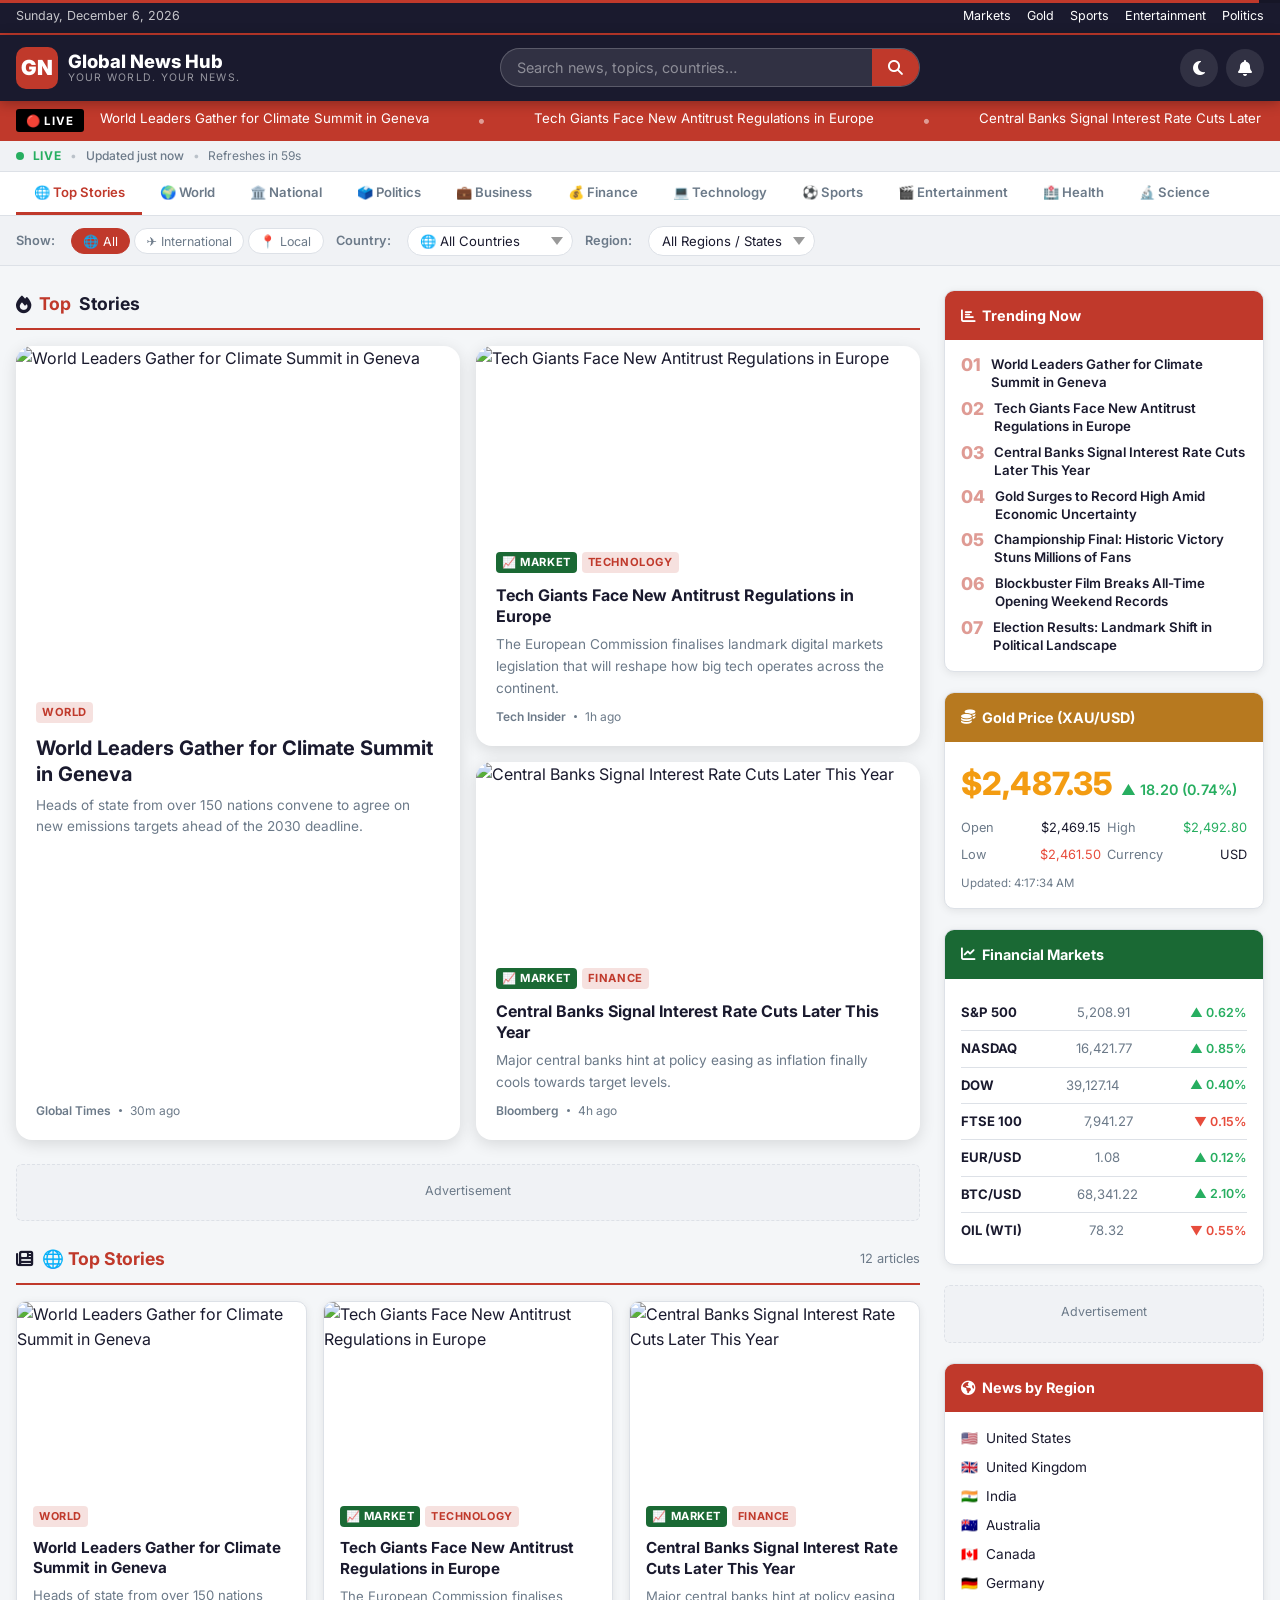
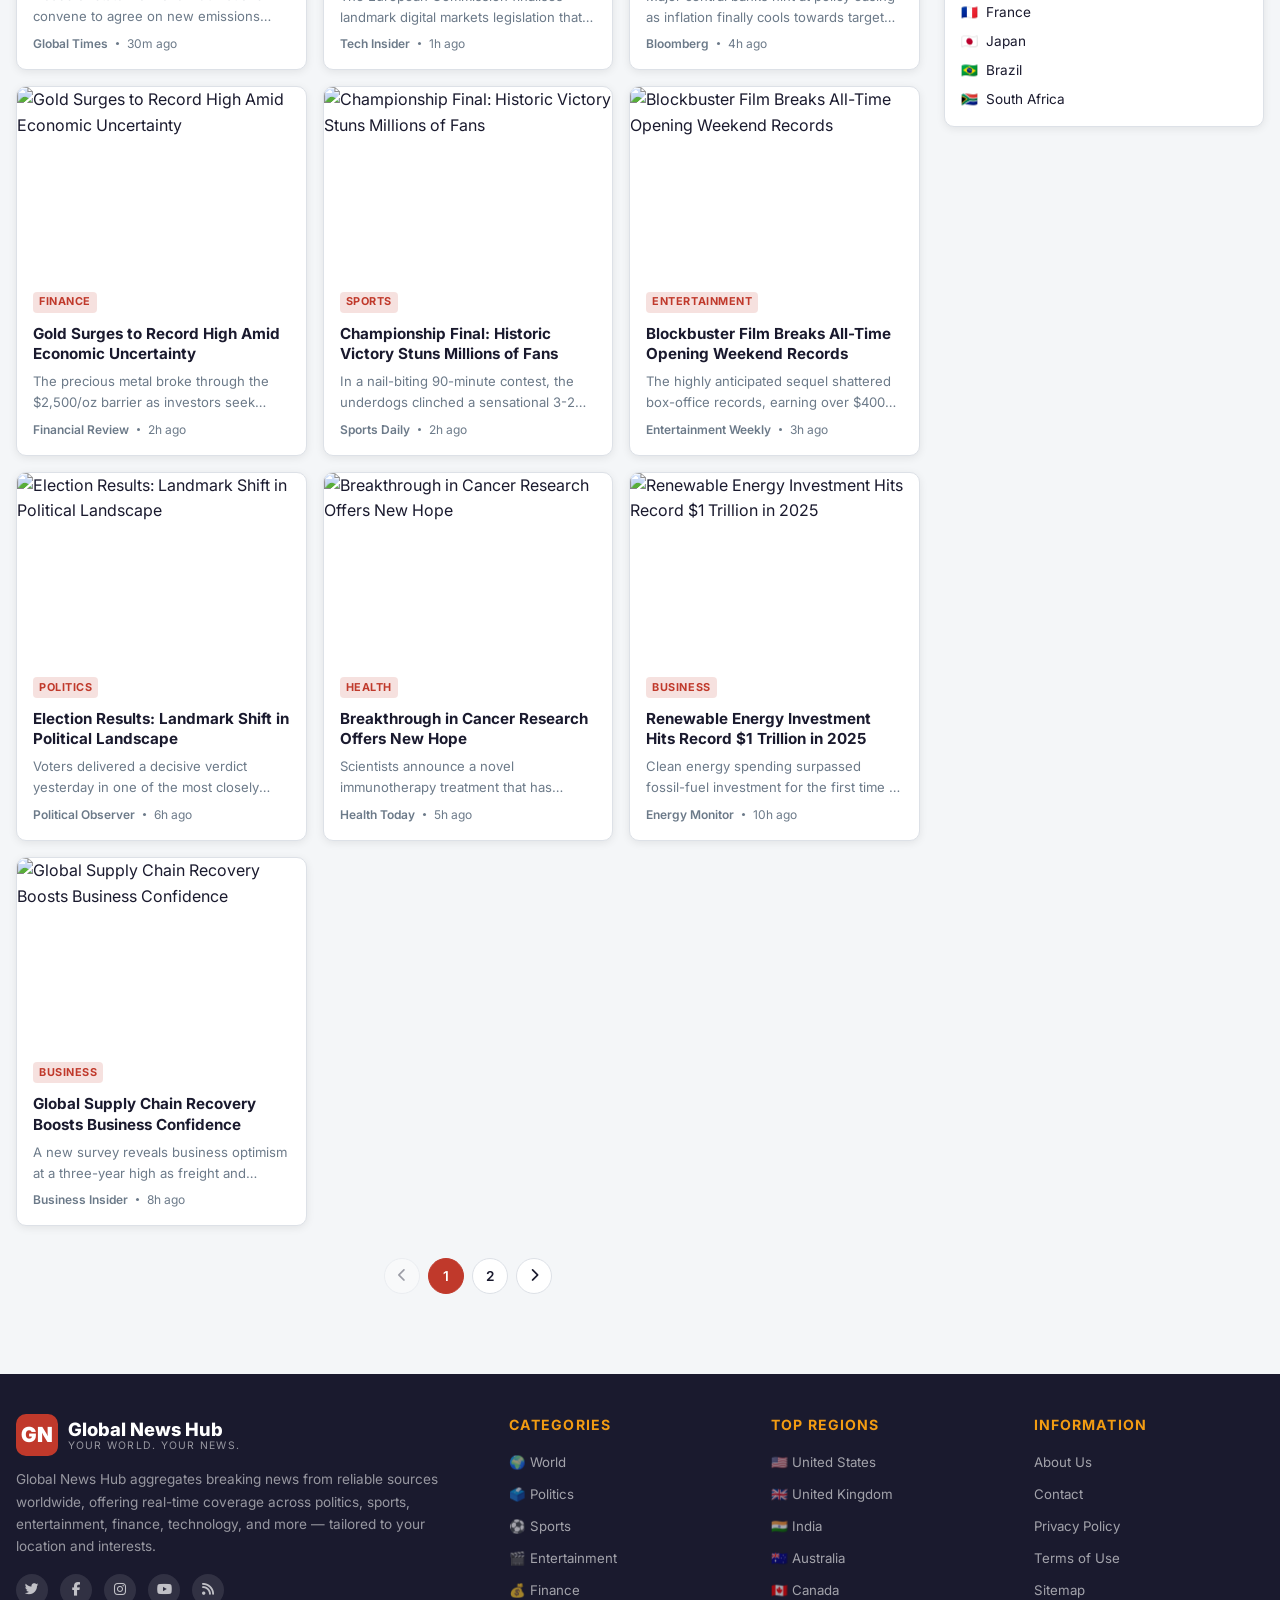
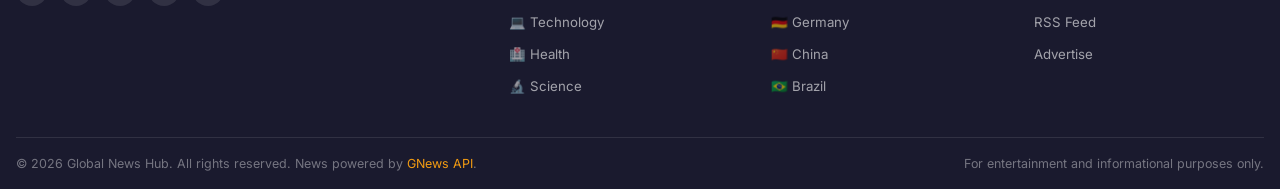
==== commit 0a9bad7e: "Fix Vercel 404: add vercel.json static config and update all URLs to correct domain Co-authored-by: " ====
--- a/index.html
+++ b/index.html
@@ -10,20 +10,20 @@
   <meta name="keywords" content="world news, breaking news, top stories, politics, sports, entertainment, finance, gold price, international news, local news, country news">
   <meta name="author" content="Global News Hub">
   <meta name="robots" content="index, follow">
-  <link rel="canonical" href="https://global-news-hub.com/">
+  <link rel="canonical" href="https://global-news-hub-dusky.vercel.app/">
 
   <!-- ── Open Graph ───────────────────────────────────────────────────── -->
   <meta property="og:type"        content="website">
-  <meta property="og:url"         content="https://global-news-hub.com/">
+  <meta property="og:url"         content="https://global-news-hub-dusky.vercel.app/">
   <meta property="og:title"       content="Global News Hub — World News, Politics, Sports, Finance">
   <meta property="og:description" content="Breaking news, top stories and financial data from every corner of the globe — filtered by country, region, and category.">
-  <meta property="og:image"       content="https://global-news-hub.com/assets/og-image.png">
+  <meta property="og:image"       content="https://global-news-hub-dusky.vercel.app/assets/og-image.png">
 
   <!-- ── Twitter Card ─────────────────────────────────────────────────── -->
   <meta name="twitter:card"        content="summary_large_image">
   <meta name="twitter:title"       content="Global News Hub">
   <meta name="twitter:description" content="Breaking news, top stories and financial data from around the world.">
-  <meta name="twitter:image"       content="https://global-news-hub.com/assets/og-image.png">
+  <meta name="twitter:image"       content="https://global-news-hub-dusky.vercel.app/assets/og-image.png">
 
   <!-- ── Structured Data (JSON-LD) ────────────────────────────────────── -->
   <script type="application/ld+json">
@@ -31,8 +31,8 @@
     "@context": "https://schema.org",
     "@type": "NewsMediaOrganization",
     "name": "Global News Hub",
-    "url": "https://global-news-hub.com",
-    "logo": "https://global-news-hub.com/assets/logo.png",
+    "url": "https://global-news-hub-dusky.vercel.app",
+    "logo": "https://global-news-hub-dusky.vercel.app/assets/logo.png",
     "description": "Global News Hub aggregates news from around the world, covering politics, sports, entertainment, finance, and more.",
     "sameAs": [
       "https://twitter.com/globalnewshub",
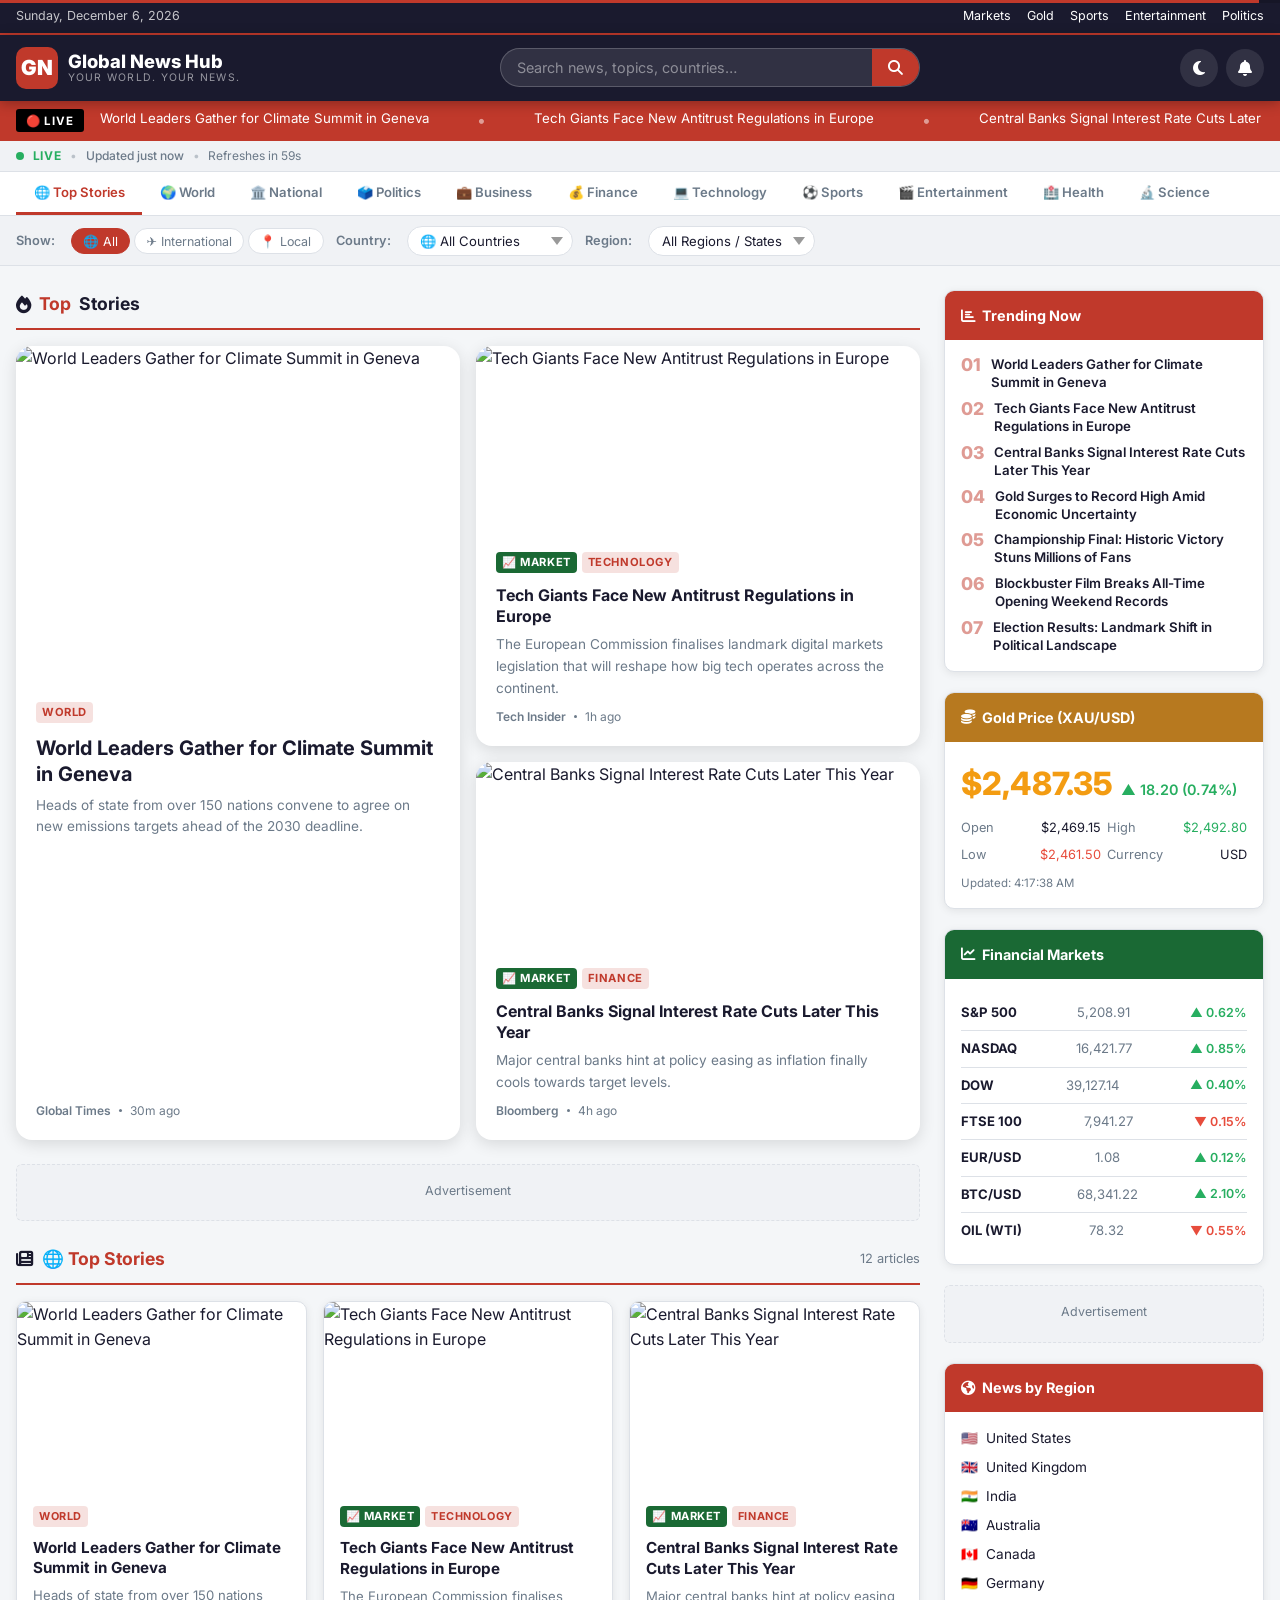
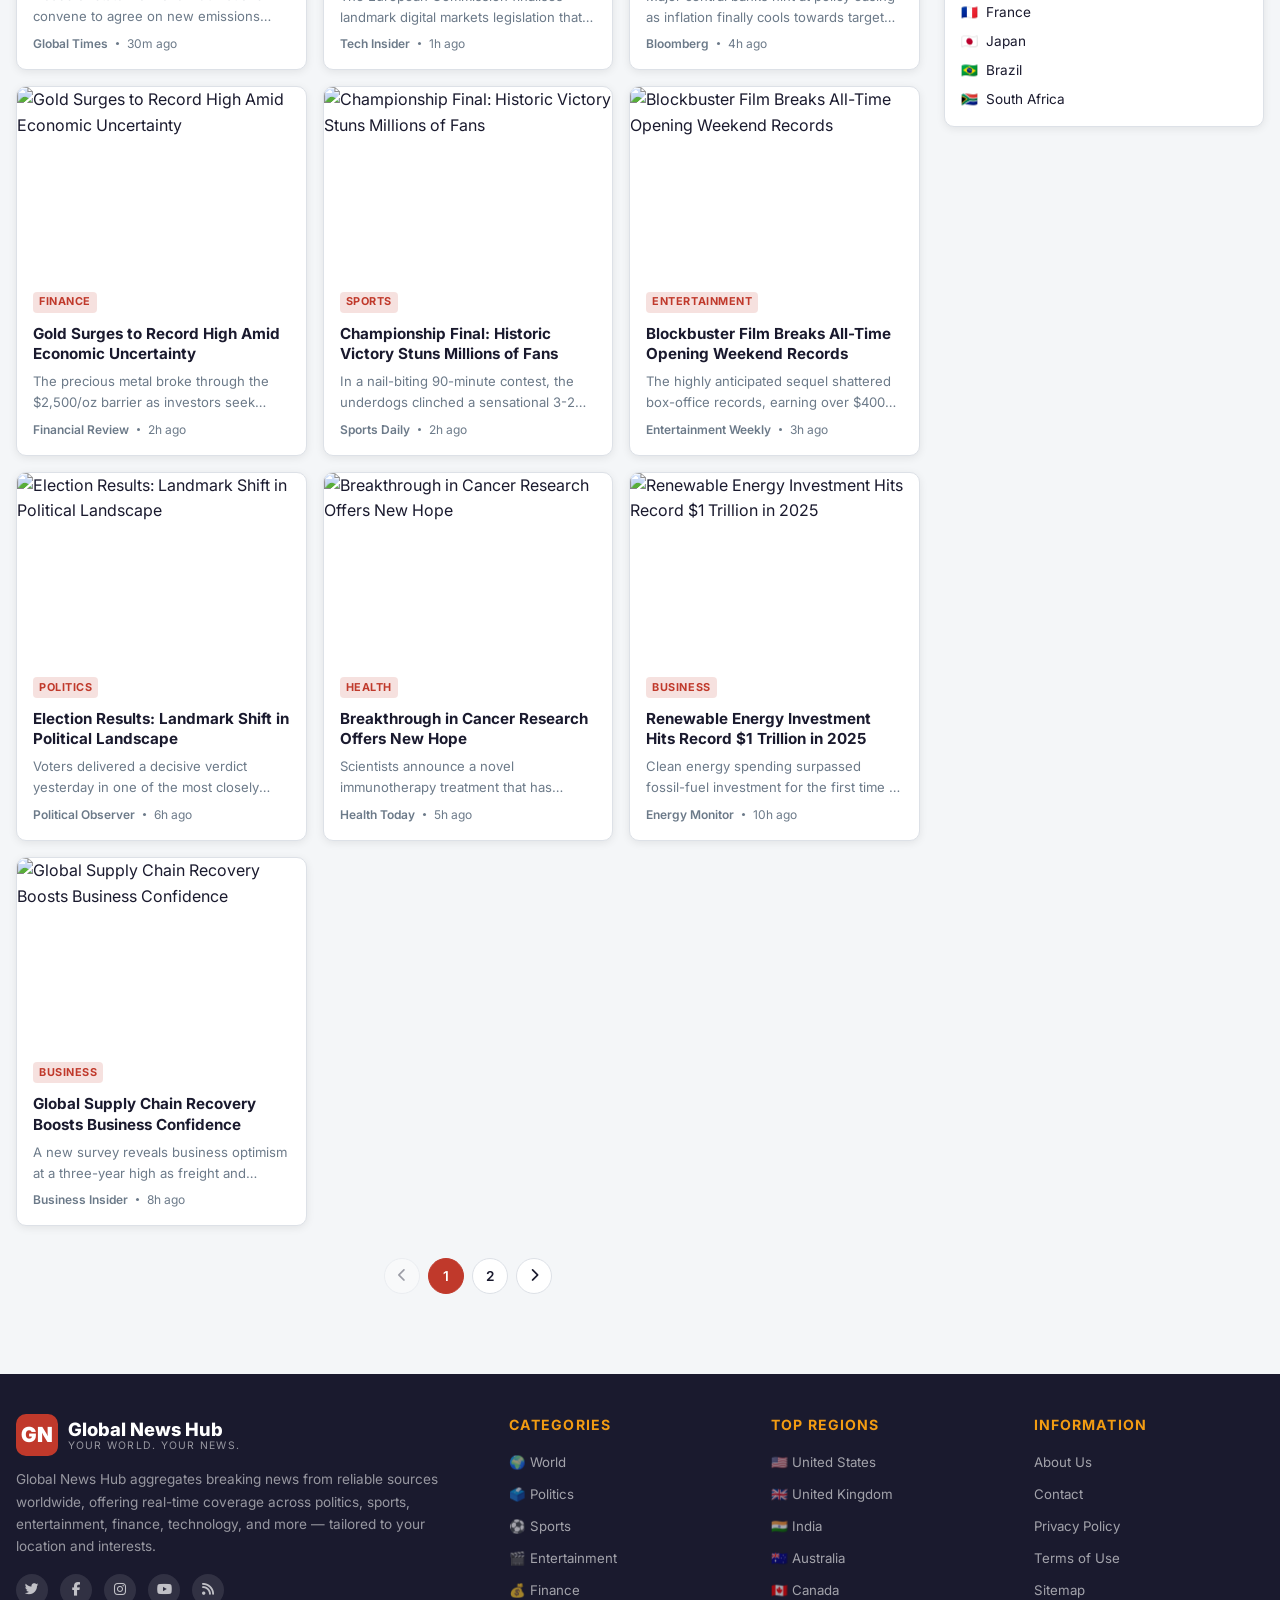
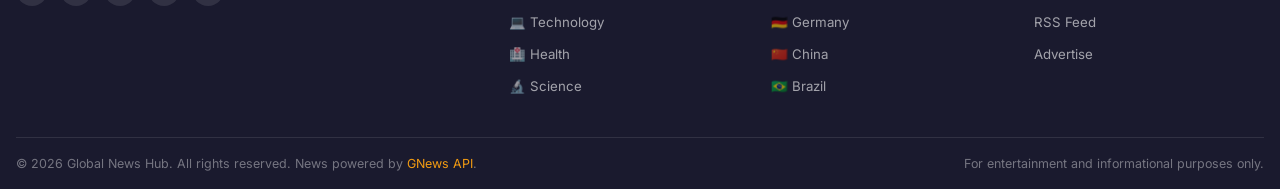
==== commit de2722ee: "Fix HTML bugs: move progress bar inside body, fix anchor IDs and topbar nav links Co-authored-by: ug" ====
--- a/index.html
+++ b/index.html
@@ -56,14 +56,14 @@
   <link rel="icon" href="data:image/svg+xml,<svg xmlns='http://www.w3.org/2000/svg' viewBox='0 0 100 100'><text y='.9em' font-size='90'>🌐</text></svg>">
 </head>
 
+<body>
+
 <!-- ══════════════════════════════════════════════════════════════════════════
      REFRESH PROGRESS BAR (fixed, top of viewport)
 ══════════════════════════════════════════════════════════════════════════════ -->
 <div class="refresh-progress-bar" role="presentation" aria-hidden="true">
   <div class="refresh-progress-fill" id="refreshFill"></div>
 </div>
-
-<body>
 
 <!-- ══════════════════════════════════════════════════════════════════════════
      TOP BAR
@@ -72,11 +72,11 @@
   <div class="container">
     <span class="topbar-date" id="currentDate" aria-live="polite"></span>
     <nav class="topbar-links" aria-label="Quick links">
-      <a href="#finance-section">Markets</a>
-      <a href="#gold-section">Gold</a>
-      <a href="#sports-section">Sports</a>
-      <a href="#entertainment-section">Entertainment</a>
-      <a href="#politics-section">Politics</a>
+      <a href="#finance-section" onclick="return scrollToSection('finance-section')">Markets</a>
+      <a href="#gold-section" onclick="return scrollToSection('gold-section')">Gold</a>
+      <a href="#" onclick="return selectCategory('sports')">Sports</a>
+      <a href="#" onclick="return selectCategory('entertainment')">Entertainment</a>
+      <a href="#" onclick="return selectCategory('politics')">Politics</a>
     </nav>
   </div>
 </div>
@@ -287,7 +287,7 @@
     </div>
 
     <!-- Gold Price -->
-    <div class="widget" id="goldSection">
+    <div class="widget" id="gold-section">
       <div class="widget-header" style="background:#b7791f"><i class="fas fa-coins" aria-hidden="true"></i> Gold Price (XAU/USD)</div>
       <div class="widget-body" id="goldWidget" aria-live="polite" aria-label="Gold price widget">
         <div class="skeleton skeleton-line" style="height:40px;margin-bottom:.5rem"></div>
@@ -297,7 +297,7 @@
     </div>
 
     <!-- Markets -->
-    <div class="widget" id="financeSection">
+    <div class="widget" id="finance-section">
       <div class="widget-header" style="background:#1a6934"><i class="fas fa-chart-line" aria-hidden="true"></i> Financial Markets</div>
       <div class="widget-body" id="marketsWidget" aria-live="polite" aria-label="Financial markets widget">
         <div class="skeleton skeleton-line" style="margin-bottom:.5rem"></div>
@@ -458,6 +458,10 @@
     document.querySelector(".filters-bar")?.scrollIntoView({ behavior: "smooth" });
     return false;
   }
+  function scrollToSection(id) {
+    document.getElementById(id)?.scrollIntoView({ behavior: "smooth" });
+    return false;
+  }
 
   // Scope chip ARIA pressed state
   document.querySelectorAll(".scope-chip").forEach(chip => {
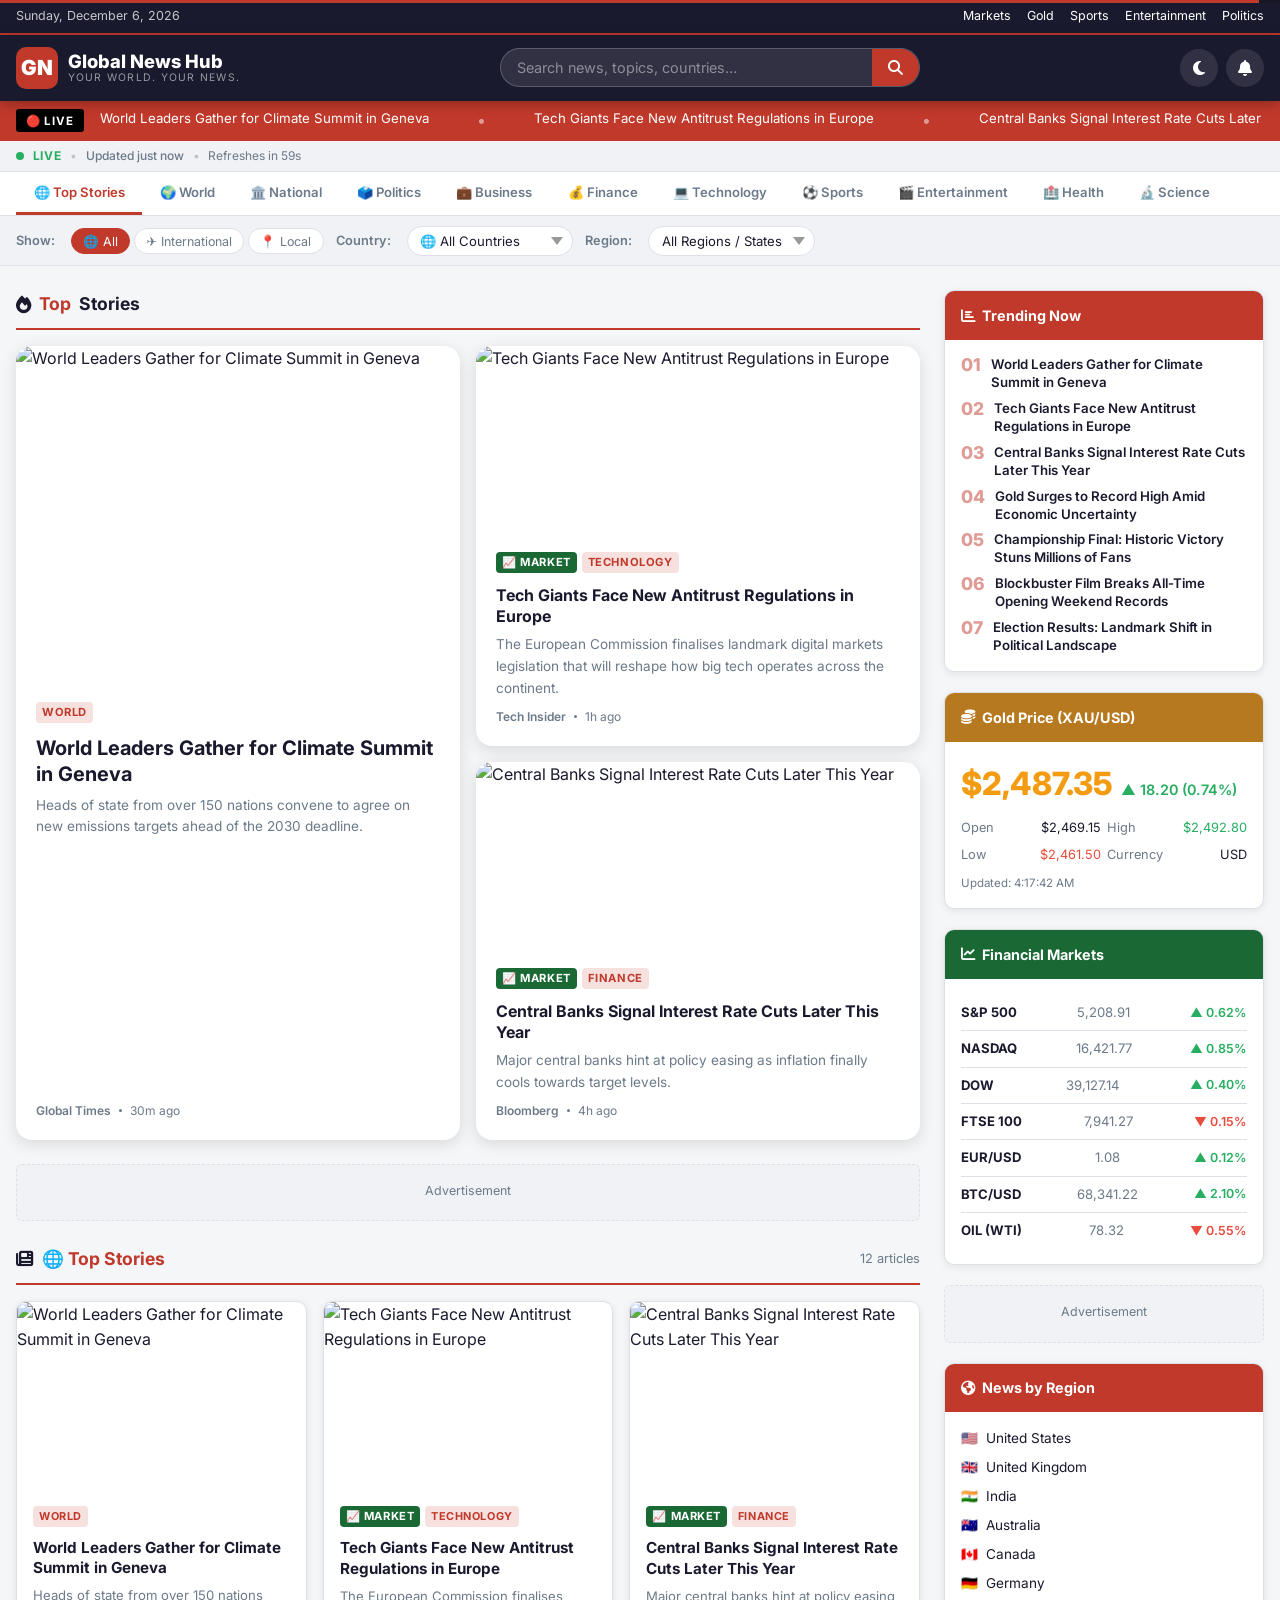
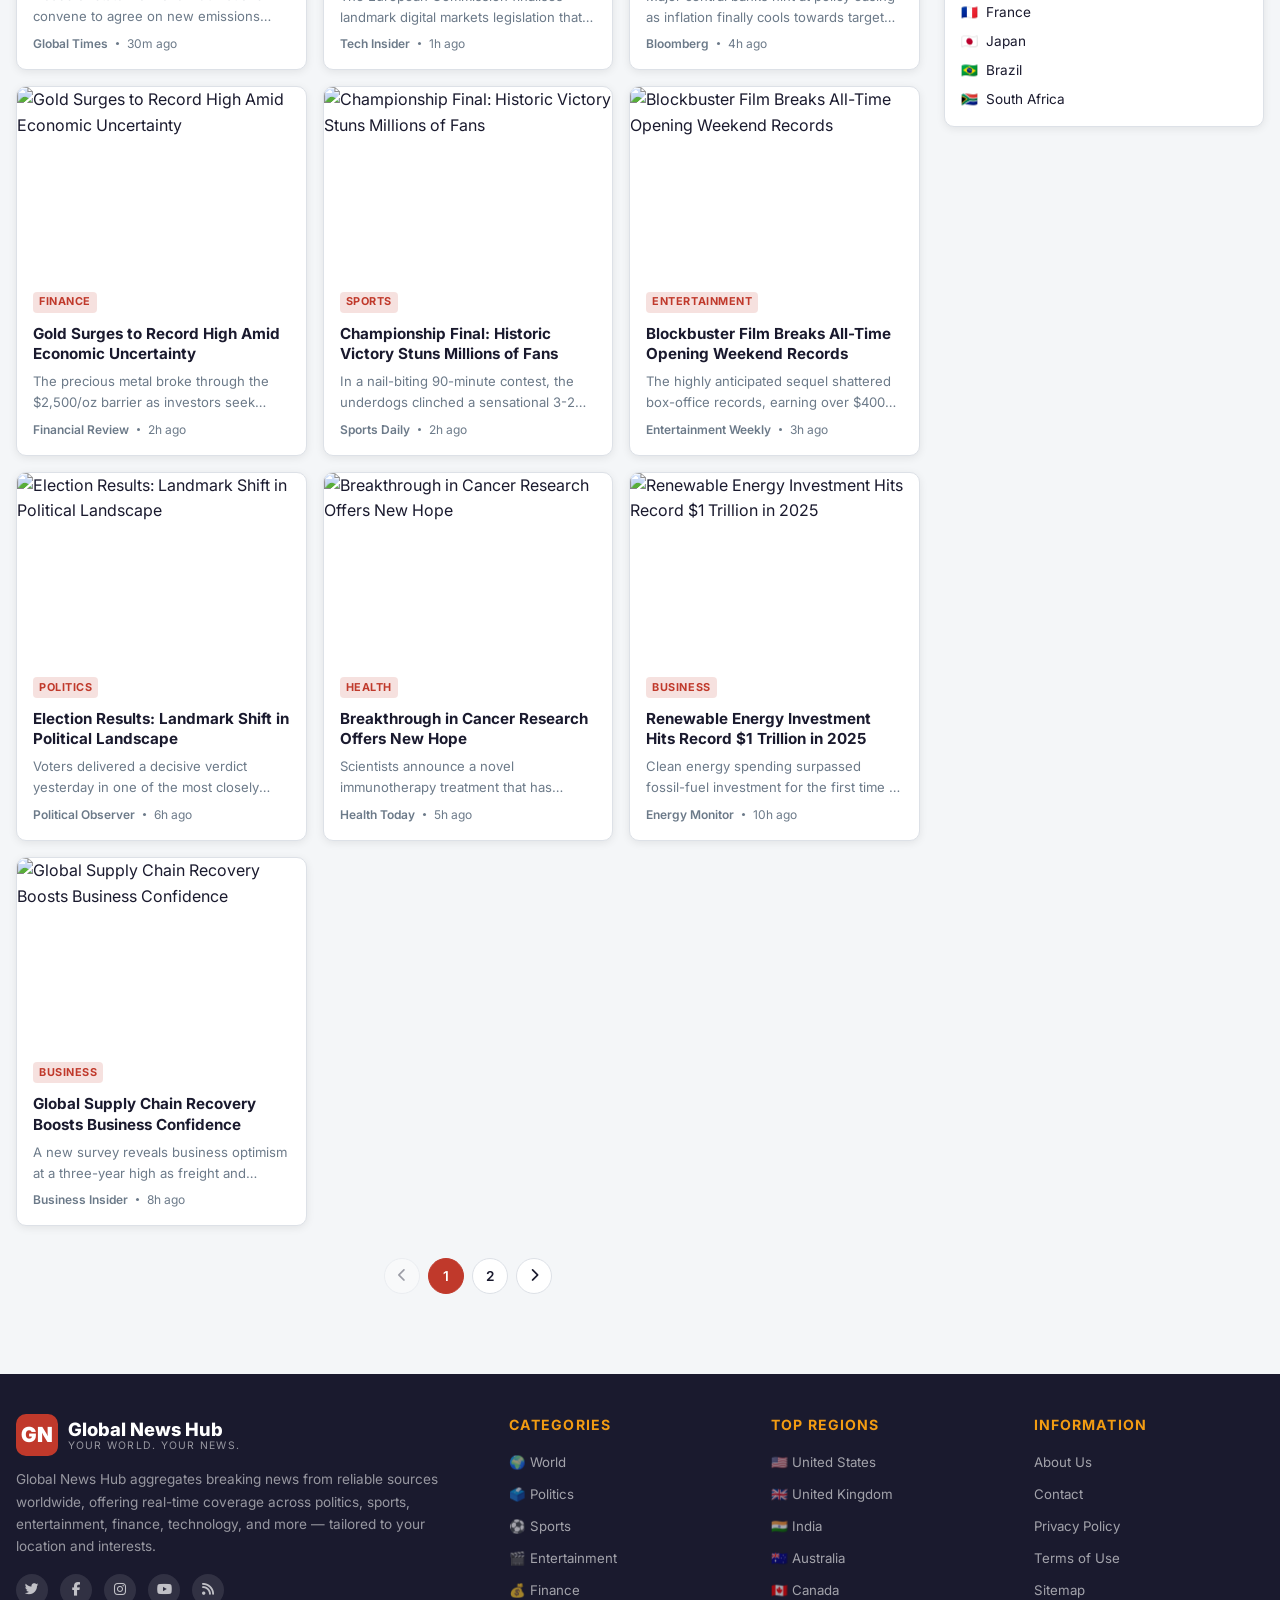
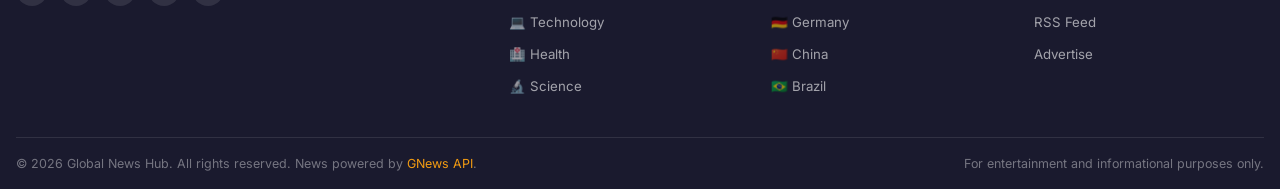
==== commit f3c2fc0a: "Set up Vercel Web Analytics integration # Vercel Web Analytics Implementation  ## Summary Successful" ====
--- a/index.html
+++ b/index.html
@@ -54,6 +54,12 @@
 
   <!-- ── Favicon ──────────────────────────────────────────────────────── -->
   <link rel="icon" href="data:image/svg+xml,<svg xmlns='http://www.w3.org/2000/svg' viewBox='0 0 100 100'><text y='.9em' font-size='90'>🌐</text></svg>">
+
+  <!-- ── Vercel Web Analytics ─────────────────────────────────────────── -->
+  <script>
+    window.va = window.va || function () { (window.vaq = window.vaq || []).push(arguments); };
+  </script>
+  <script defer src="/_vercel/insights/script.js"></script>
 </head>
 
 <body>
--- a/css/style.css
+++ b/css/style.css
@@ -857,6 +857,9 @@
 .modal-img { width: 100%; height: 260px; object-fit: cover; }
 .modal-body { padding: 1.25rem 1.5rem 1.5rem; }
 .modal-body p { font-size: .92rem; line-height: 1.7; color: var(--clr-text-muted); margin-bottom: .75rem; }
+.modal-description { font-size: 1rem !important; font-weight: 500; color: var(--clr-text) !important; line-height: 1.65 !important; margin-bottom: 1rem !important; }
+.modal-article-body { border-top: 1px solid var(--clr-border); padding-top: 1rem; margin-bottom: 1.25rem; }
+.modal-article-body p { font-size: .93rem; line-height: 1.75; color: var(--clr-text); margin-bottom: .9rem; }
 .btn-read-full {
   display: inline-flex;
   align-items: center;
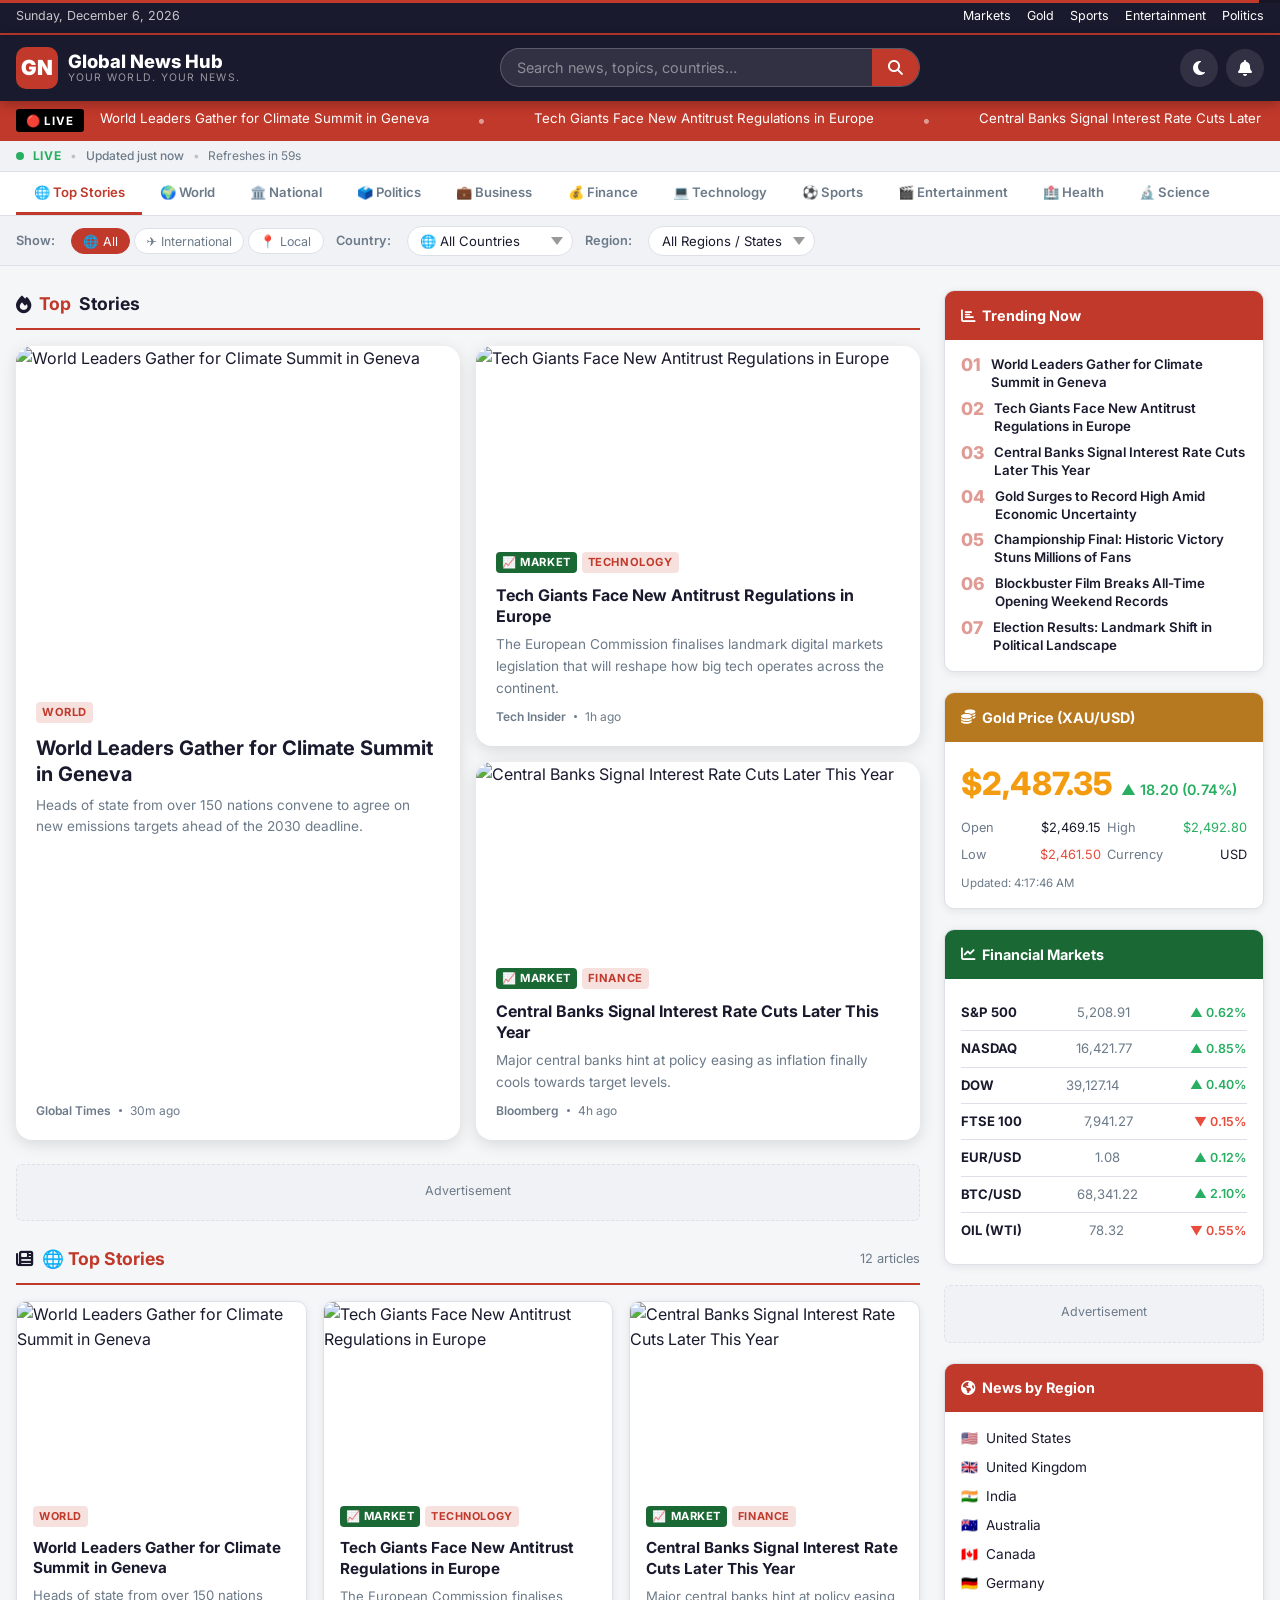
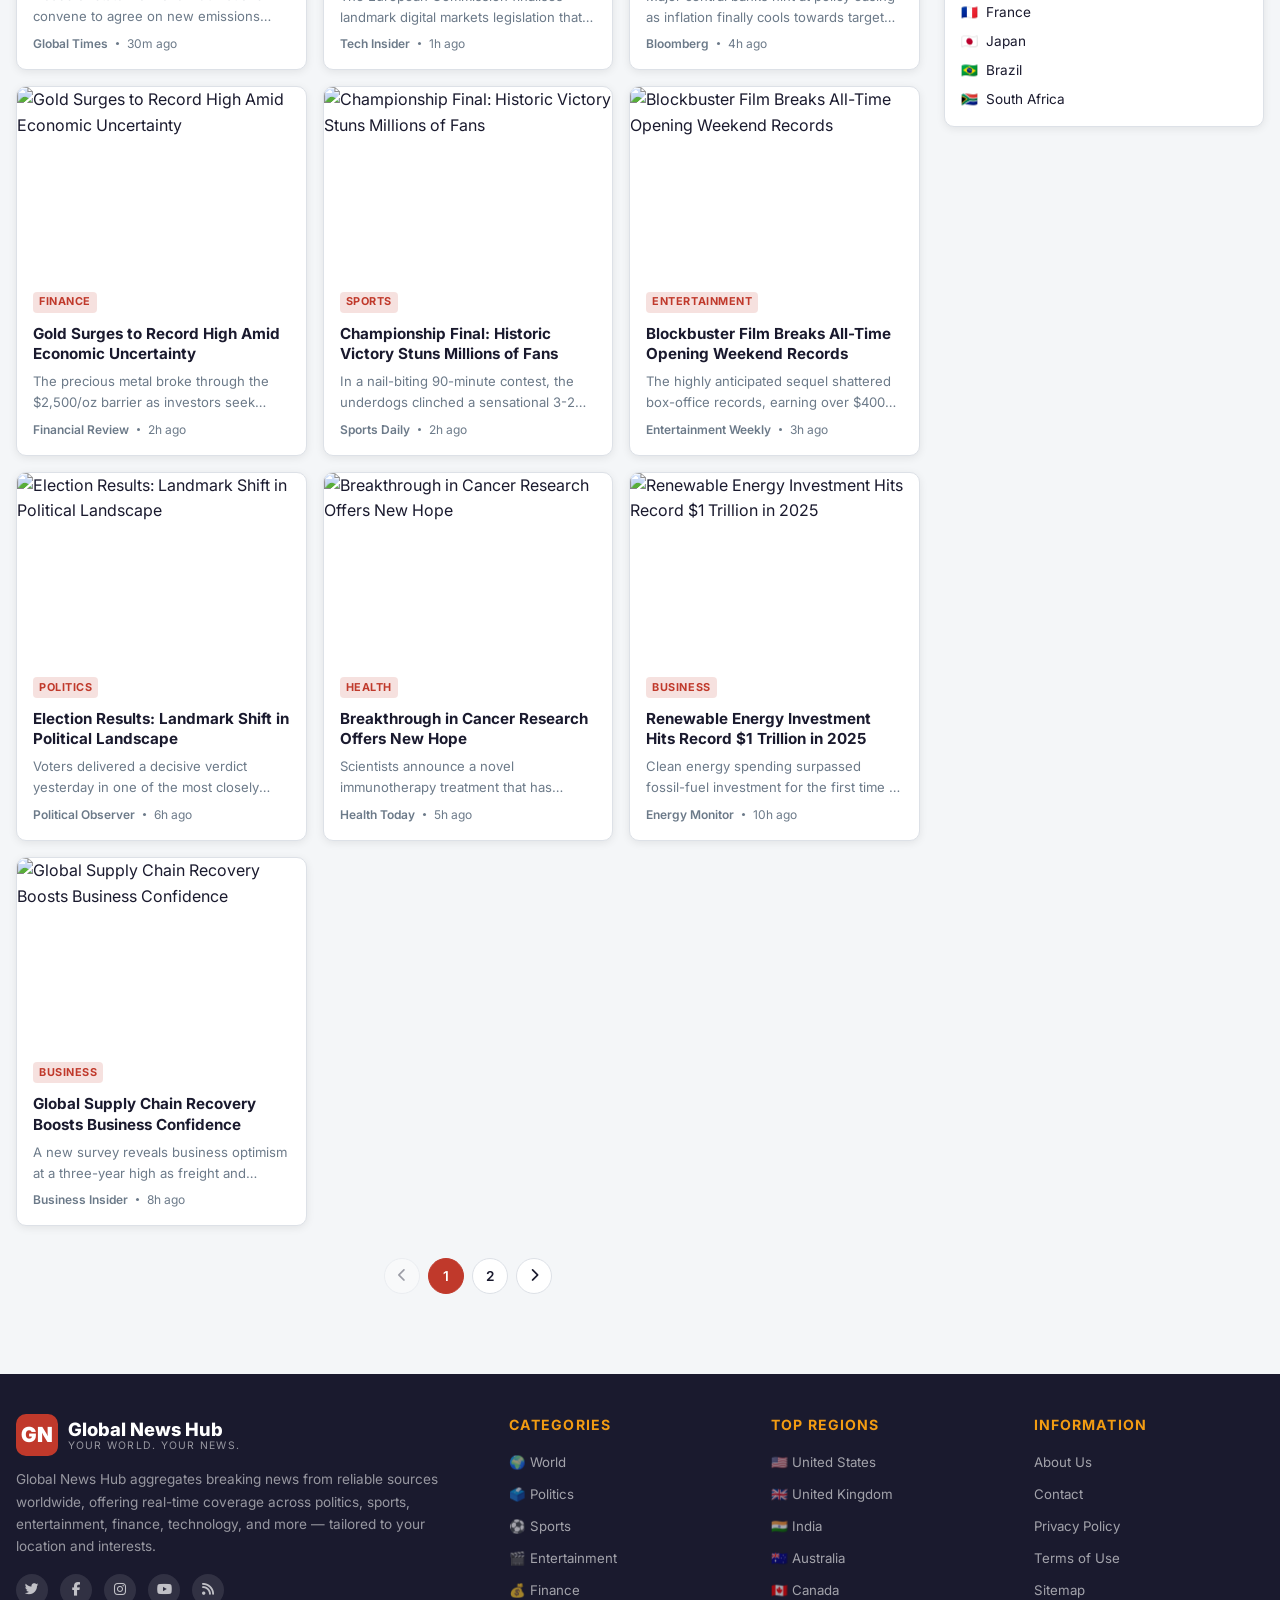
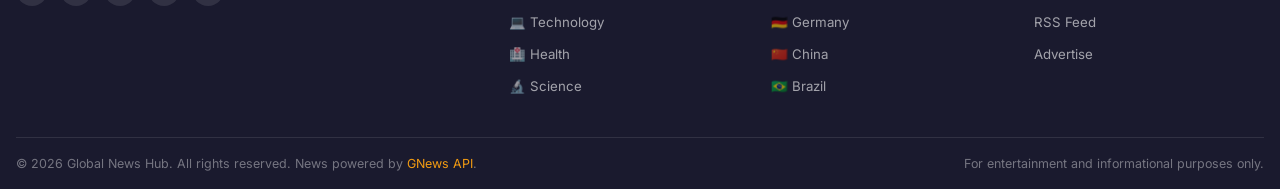
==== commit 46cead77: "Set up Vercel Speed Insights tracking # Vercel Speed Insights Integration  Successfully implemented " ====
--- a/index.html
+++ b/index.html
@@ -54,12 +54,6 @@
 
   <!-- ── Favicon ──────────────────────────────────────────────────────── -->
   <link rel="icon" href="data:image/svg+xml,<svg xmlns='http://www.w3.org/2000/svg' viewBox='0 0 100 100'><text y='.9em' font-size='90'>🌐</text></svg>">
-
-  <!-- ── Vercel Web Analytics ─────────────────────────────────────────── -->
-  <script>
-    window.va = window.va || function () { (window.vaq = window.vaq || []).push(arguments); };
-  </script>
-  <script defer src="/_vercel/insights/script.js"></script>
 </head>
 
 <body>
@@ -478,5 +472,11 @@
   });
 </script>
 
+<!-- ── Vercel Speed Insights ────────────────────────────────────────── -->
+<script>
+  window.si = window.si || function () { (window.siq = window.siq || []).push(arguments); };
+</script>
+<script defer src="/_vercel/speed-insights/script.js"></script>
+
 </body>
 </html>
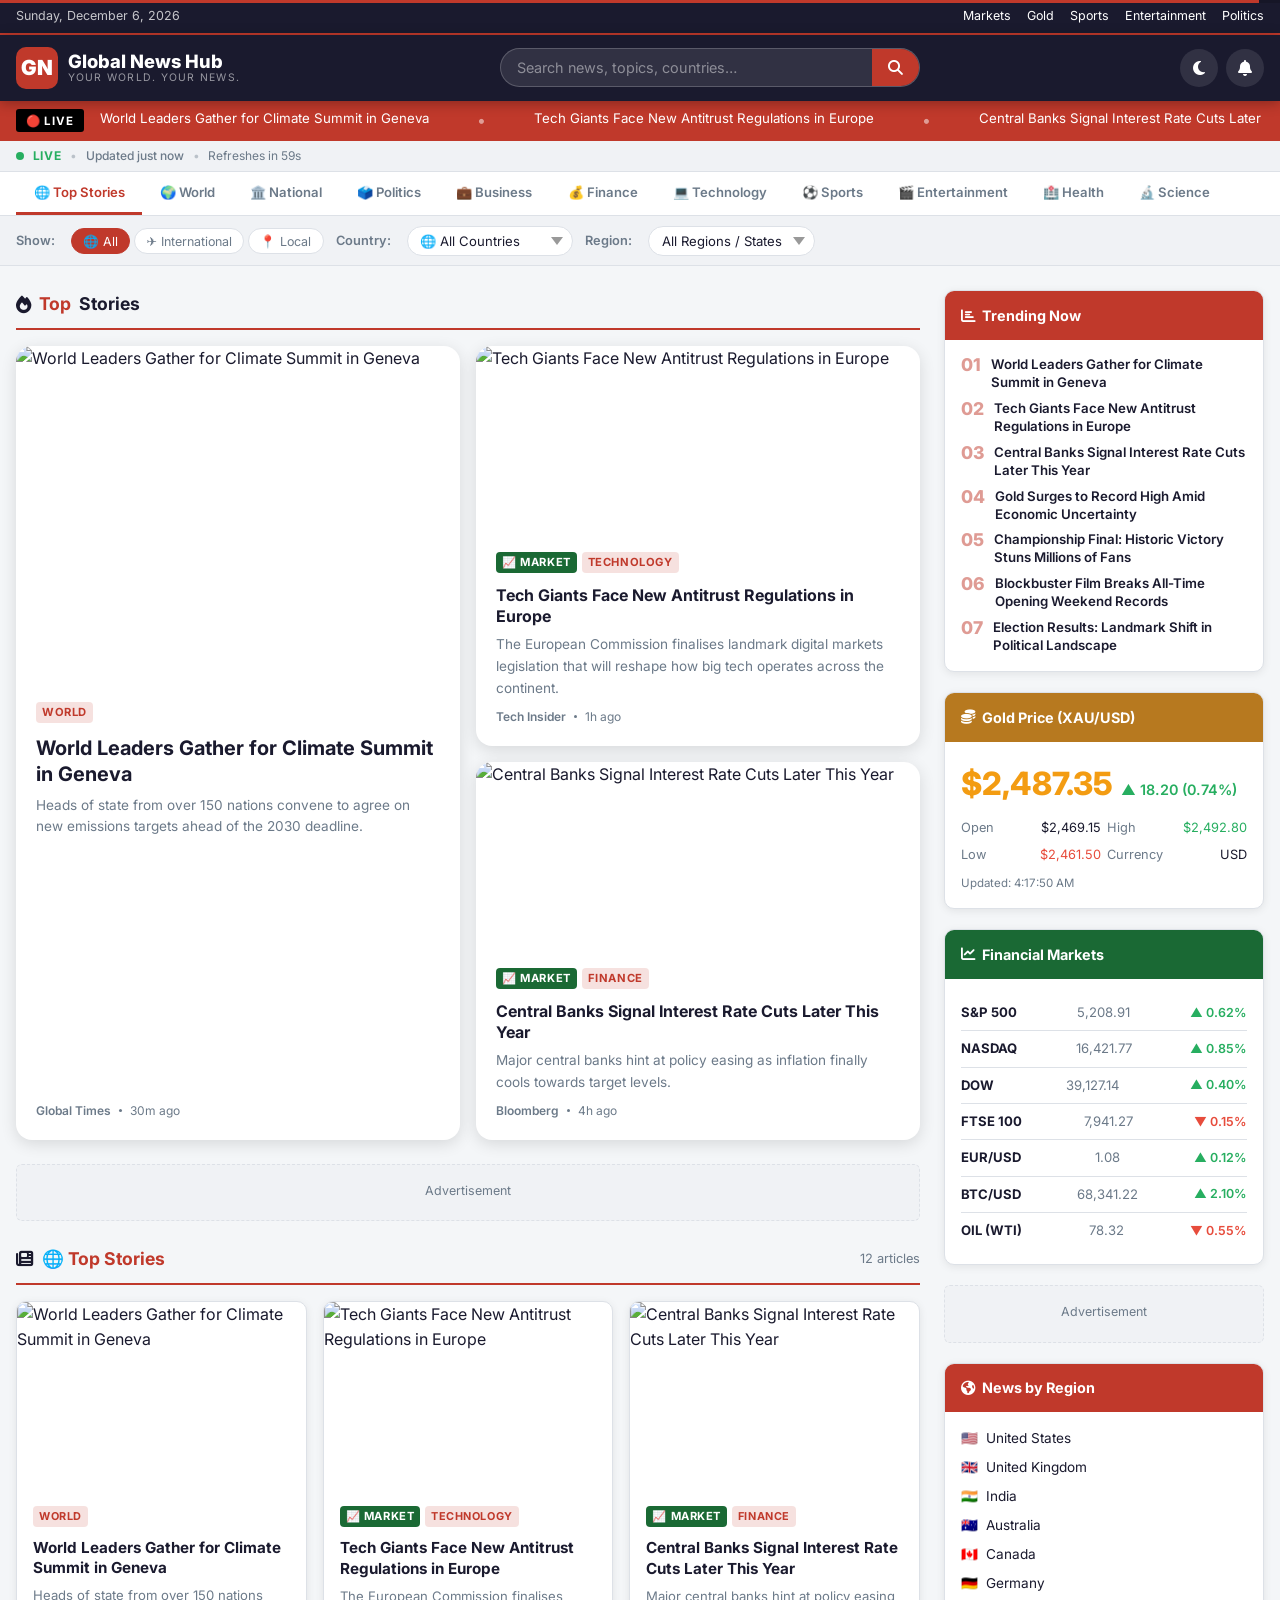
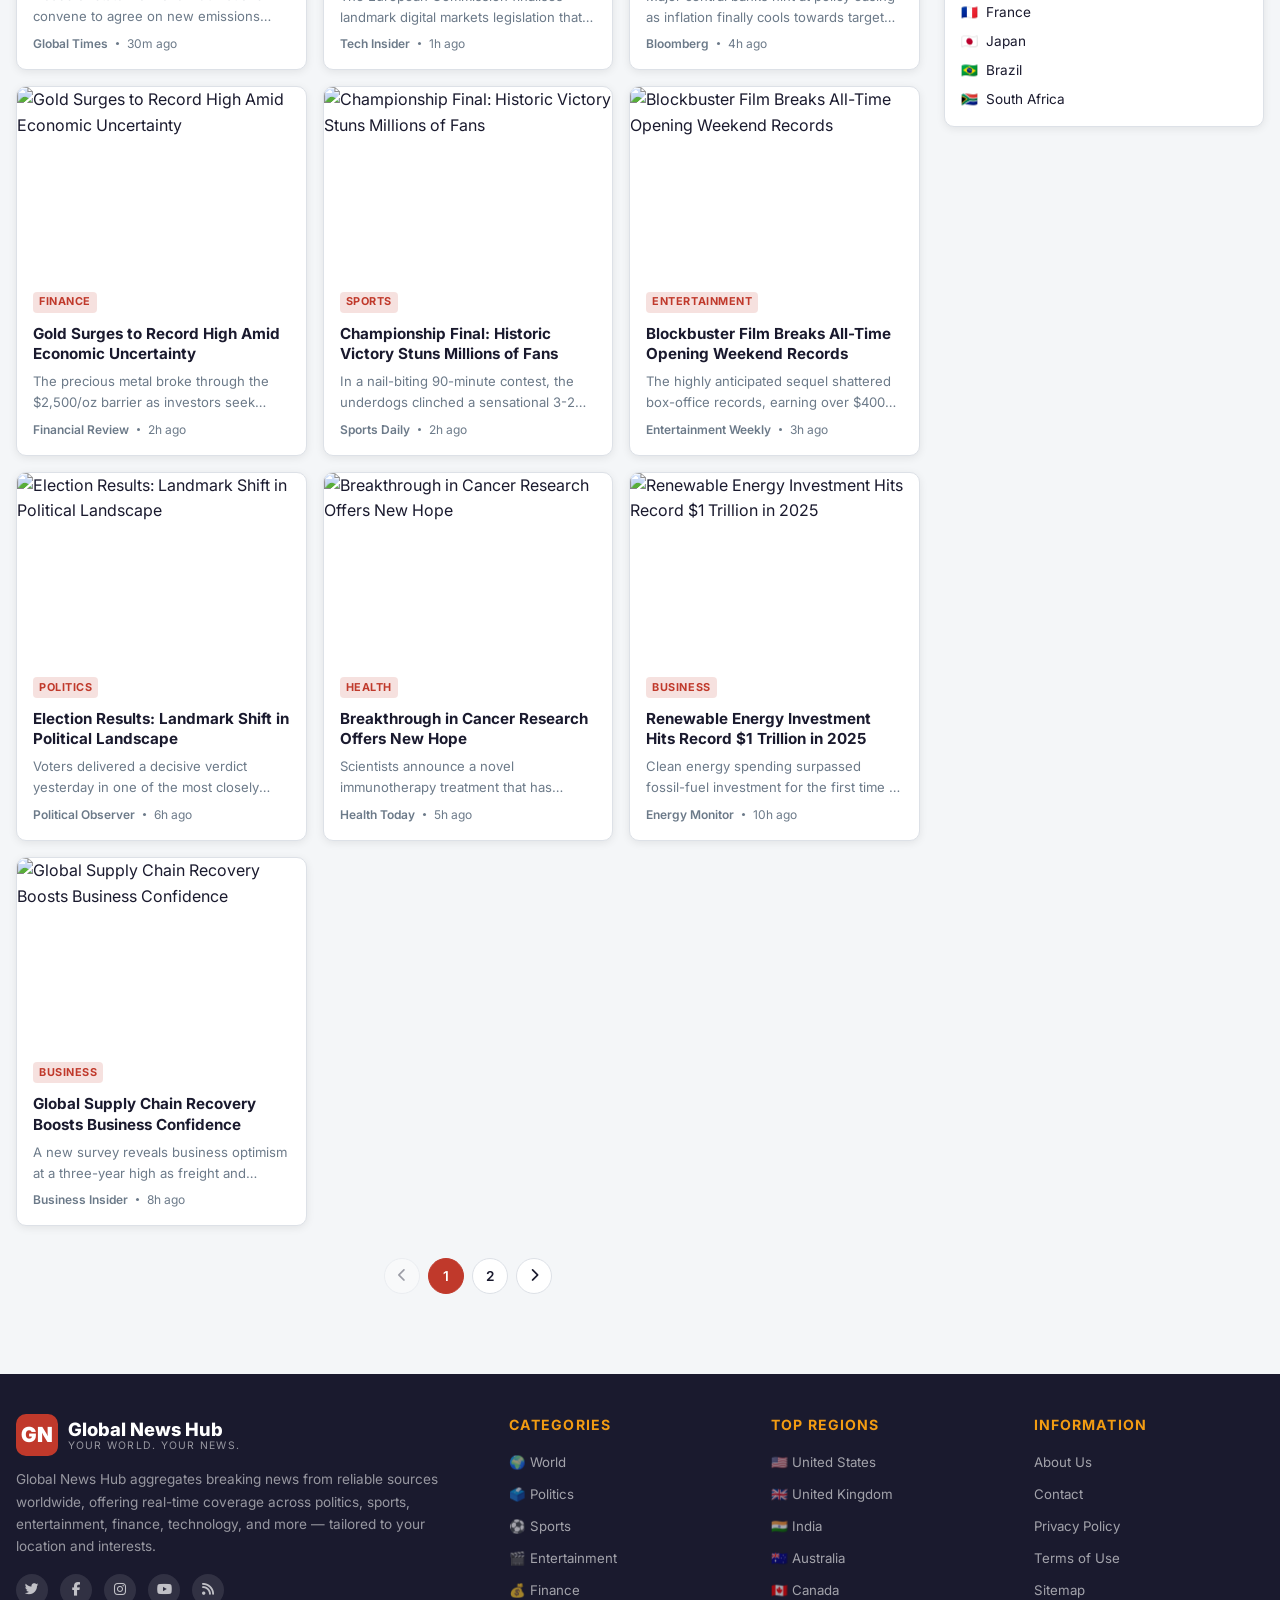
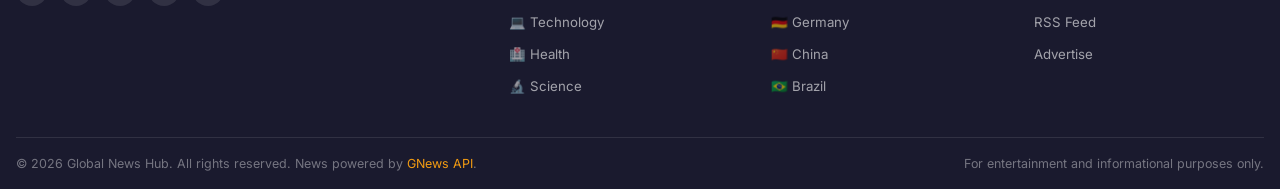
==== commit 0fdfb972: "Set up Vercel Speed Insights tracking # Vercel Speed Insights Implementation  ## Summary Successfull" ====
--- a/index.html
+++ b/index.html
@@ -472,7 +472,9 @@
   });
 </script>
 
-<!-- ── Vercel Speed Insights ────────────────────────────────────────── -->
+<!-- ══════════════════════════════════════════════════════════════════════════
+     VERCEL SPEED INSIGHTS
+══════════════════════════════════════════════════════════════════════════════ -->
 <script>
   window.si = window.si || function () { (window.siq = window.siq || []).push(arguments); };
 </script>
